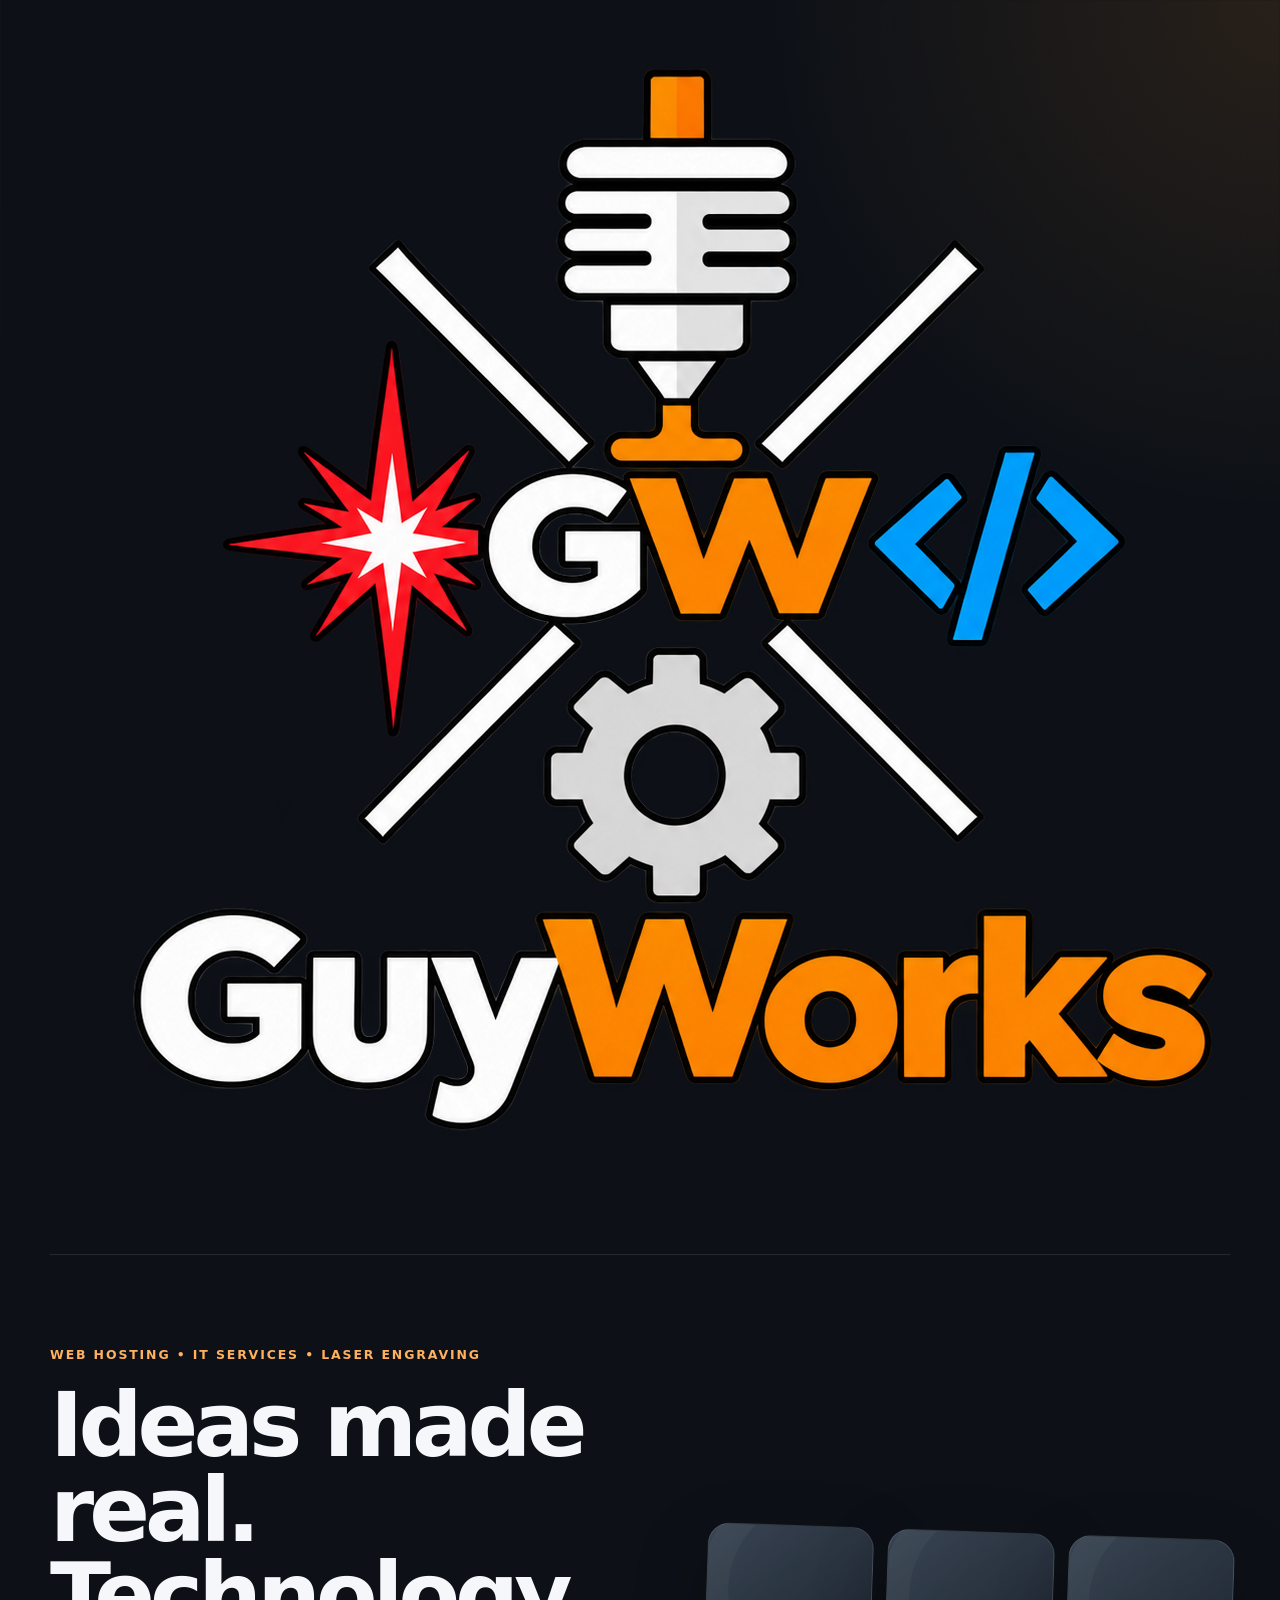
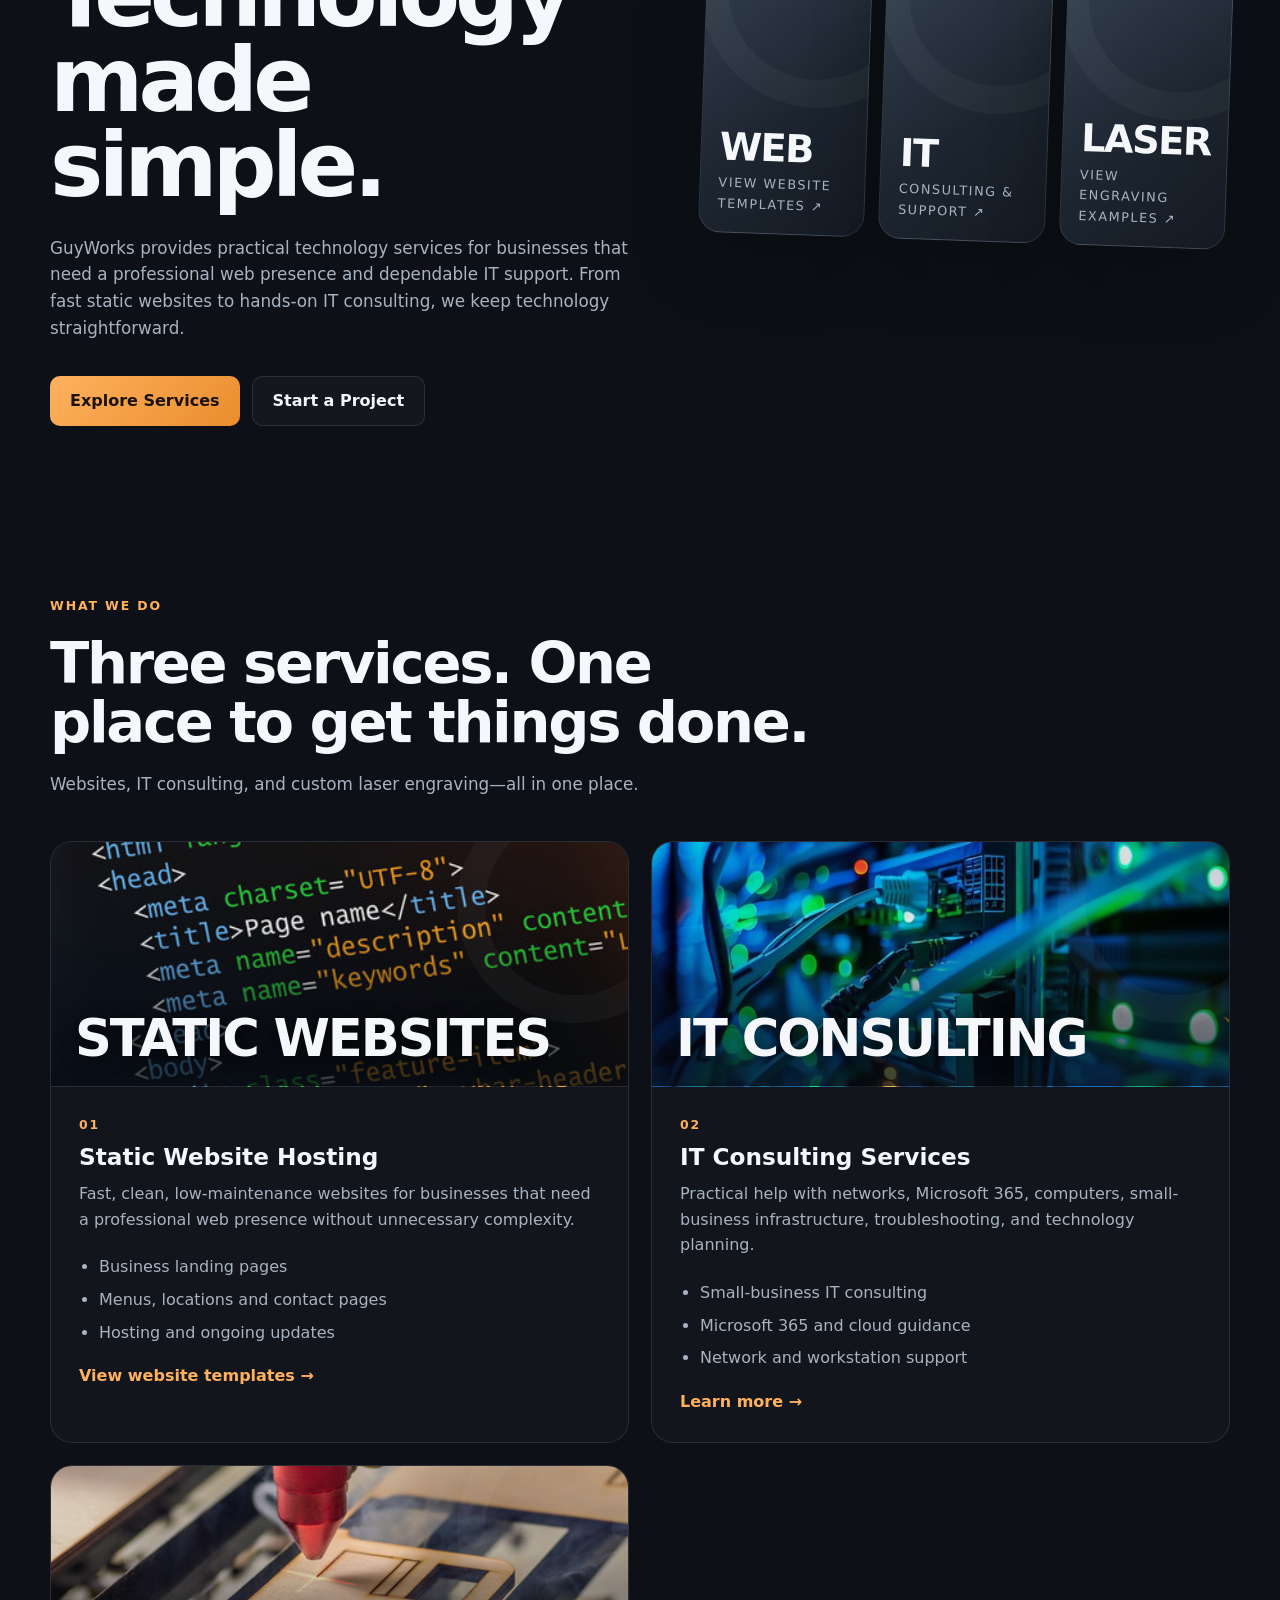
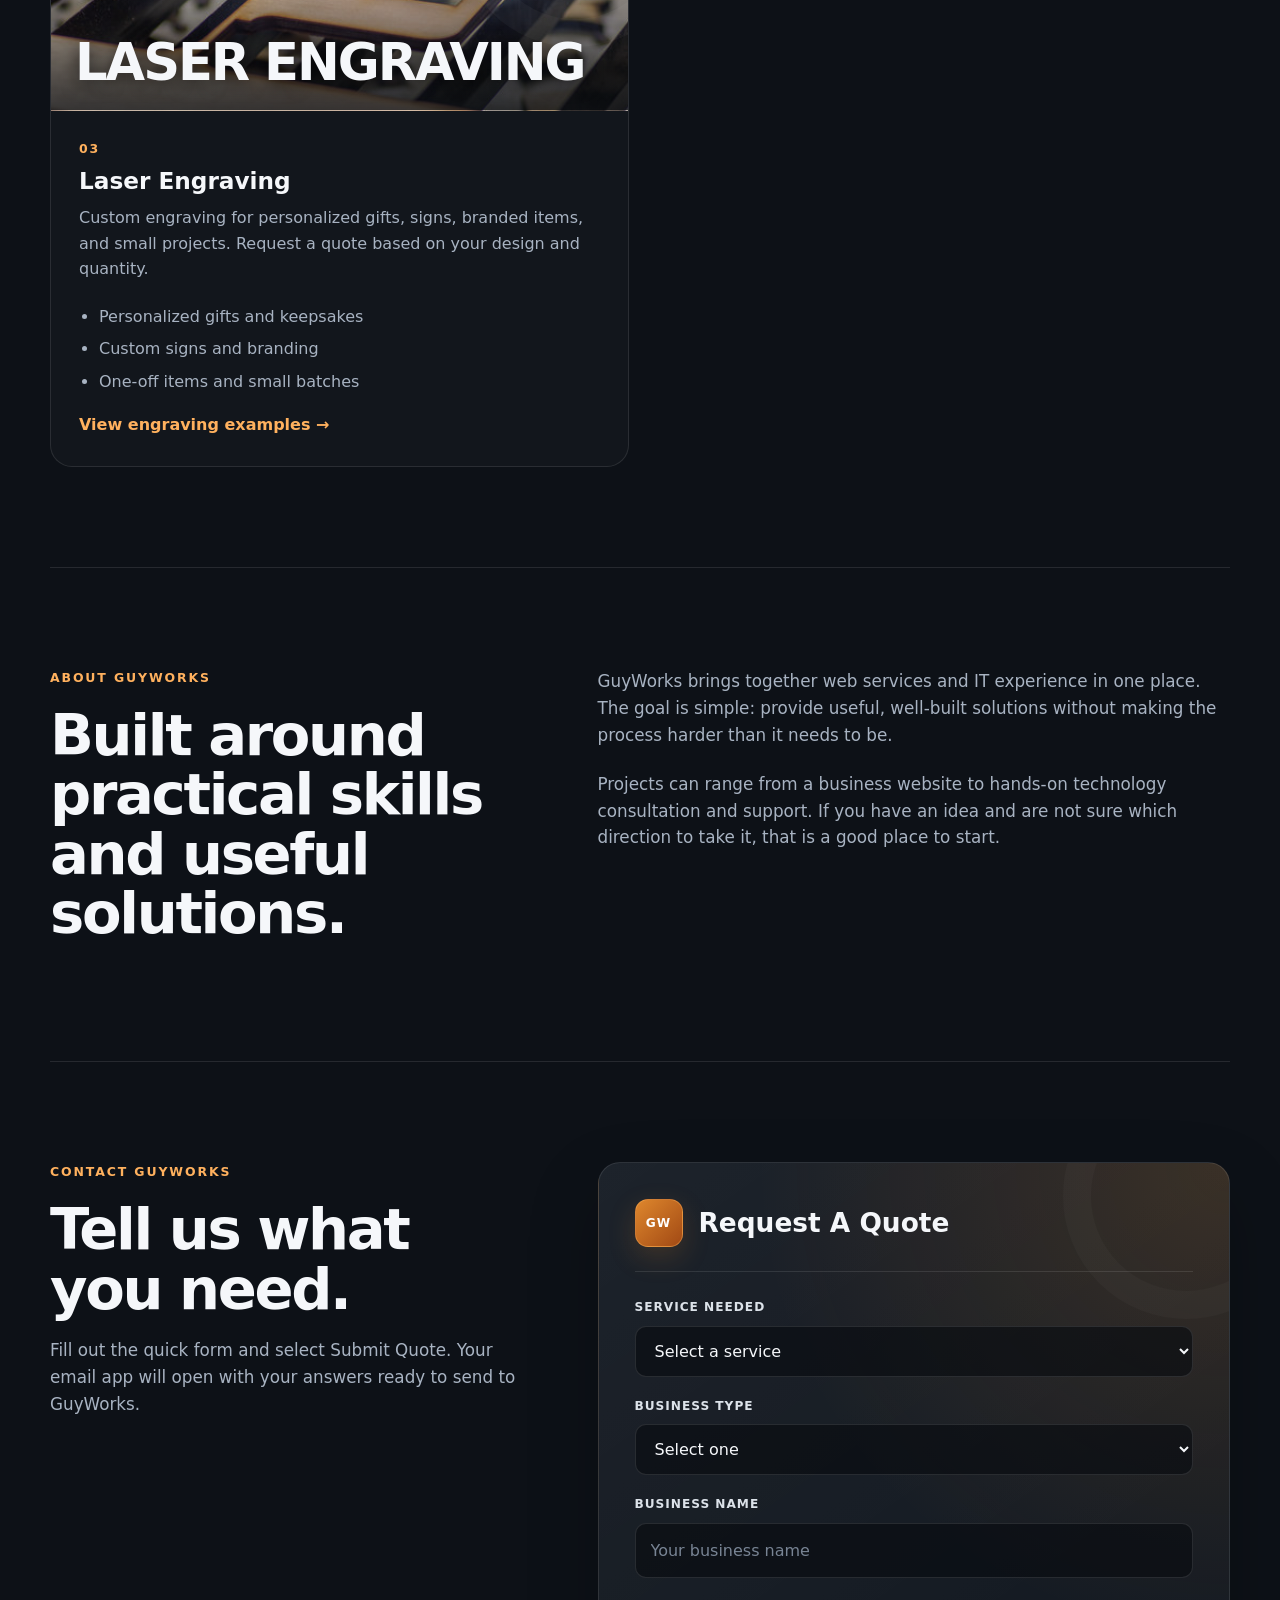
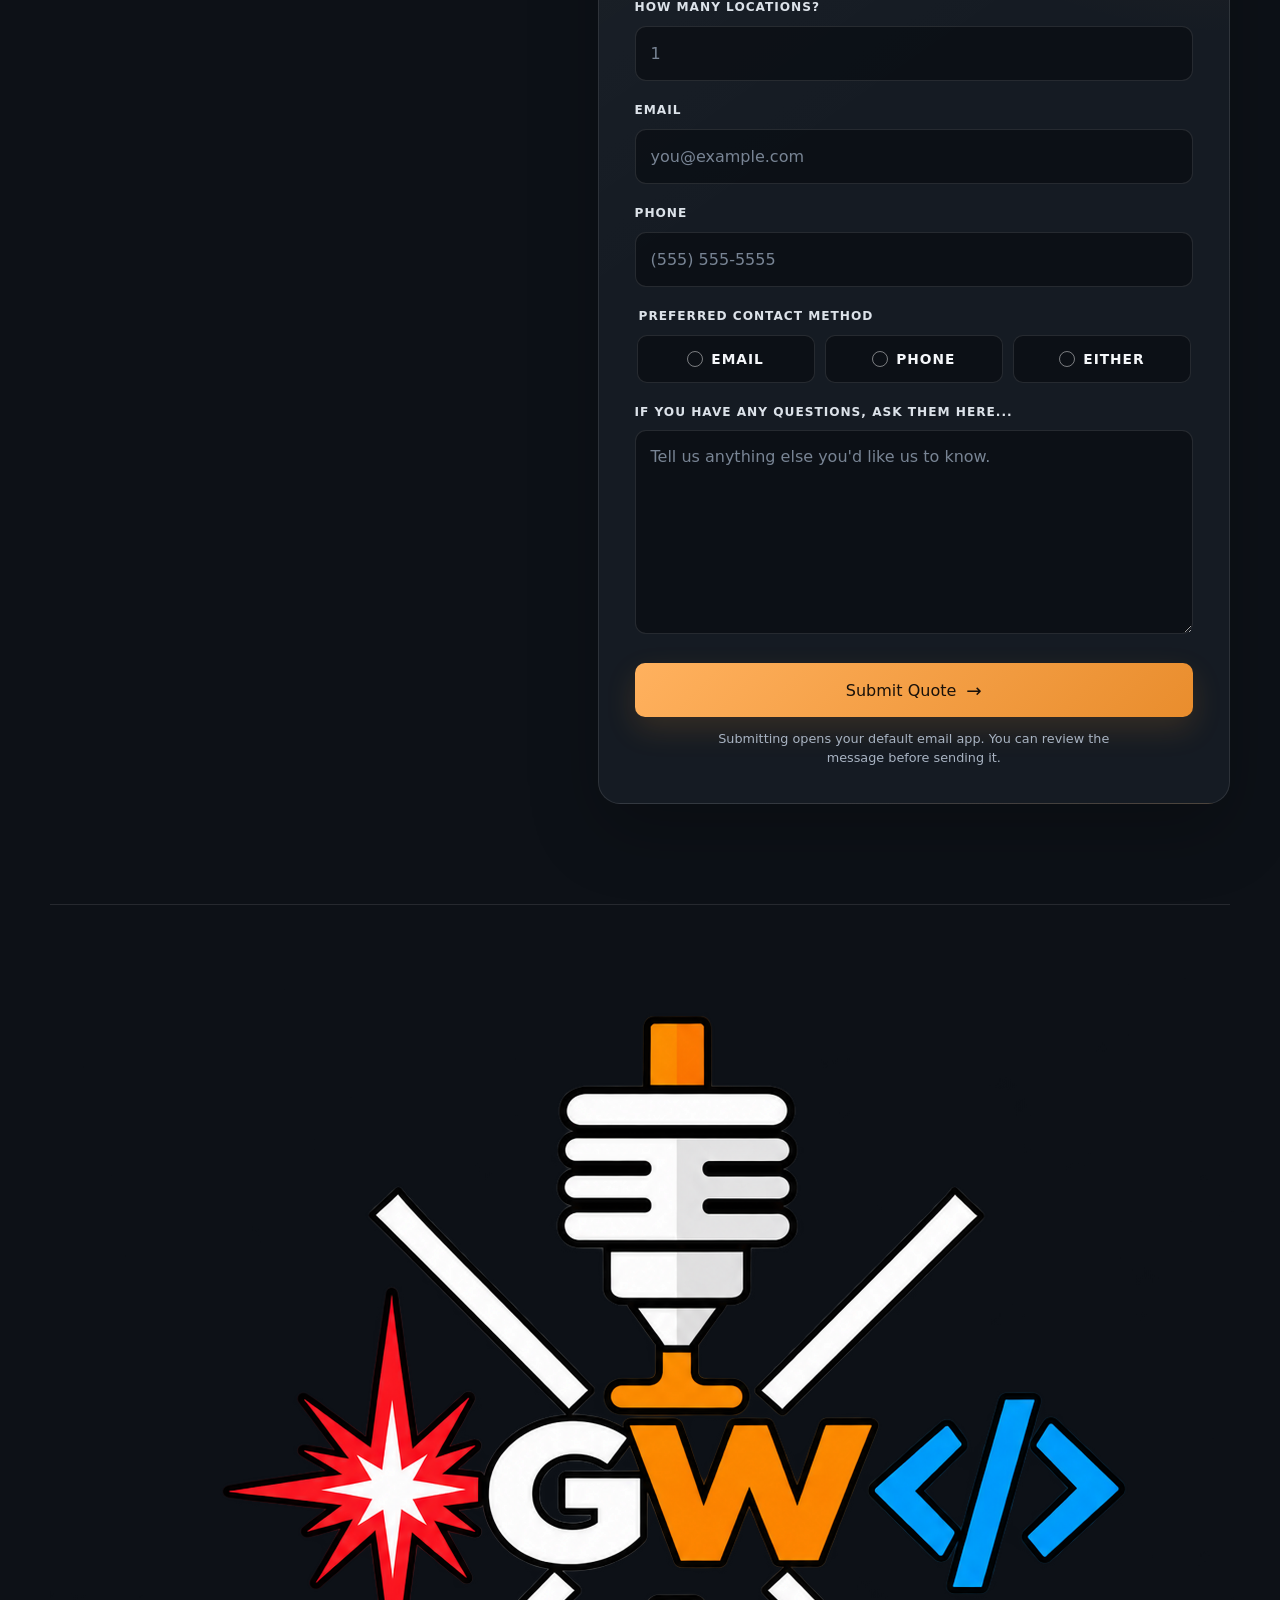
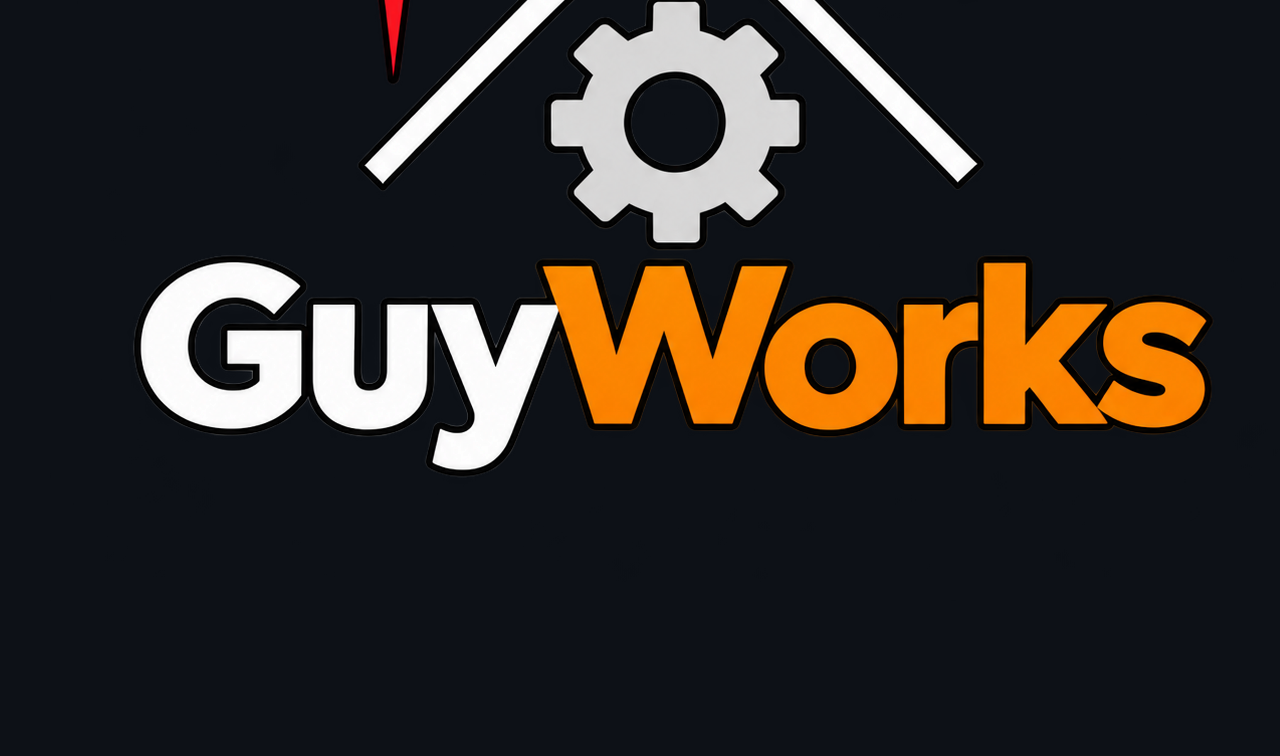
==== index.html @ 24b667af "Use GuyWorks logo in header and footer" ====
<!DOCTYPE html>
<html lang="en">
<head>
  <meta charset="UTF-8">
  <meta name="viewport" content="width=device-width, initial-scale=1.0">
  <meta name="description" content="GuyWorks offers static website hosting and IT consulting services.">
  <title>GuyWorks | Make. Build. Support.</title>
  <link rel="stylesheet" href="styles.css">
</head>
<body>
  <header class="site-header">
    <a class="brand" href="#home" aria-label="GuyWorks home">
      <img class="brand-logo" src="GuyWorksLogo.png" alt="GuyWorks">
    </a>

    <nav aria-label="Primary navigation">
      <a href="#services">Services</a>
      <a href="web-hosting.html">Our Work</a>
      <a href="#about">About</a>
      <a class="nav-cta" href="#contact">Get a Quote</a>
    </nav>
  </header>

  <main>
    <section class="hero" id="home">
      <div class="hero-copy">
        <p class="eyebrow">Web hosting • IT services • Laser engraving</p>
        <h1>Ideas made real.<br>Technology made simple.</h1>
        <p class="hero-text">
          GuyWorks provides practical technology services for businesses that need a professional web presence and dependable IT support.
          From fast static websites to hands-on IT consulting, we keep technology straightforward.
        </p>
        <div class="hero-actions">
          <a class="button button-primary" href="#services">Explore Services</a>
          <a class="button button-secondary" href="#contact">Start a Project</a>
        </div>
      </div>

      <div class="hero-art hero-art-three" aria-label="GuyWorks service preview">
        <a class="hero-panel hero-panel-link" href="web-hosting.html"><span>WEB</span><small>View Website Templates ↗</small></a>
        <a class="hero-panel hero-panel-link" href="it-consulting.html"><span>IT</span><small>Consulting &amp; Support ↗</small></a>
        <a class="hero-panel hero-panel-link" href="laser-engraving.html"><span>LASER</span><small>View Engraving Examples ↗</small></a>
      </div>
    </section>

    <section class="section" id="services">
      <div class="section-heading">
        <p class="eyebrow">What we do</p>
        <h2>Three services. One place to get things done.</h2>
        <p>Websites, IT consulting, and custom laser engraving—all in one place.</p>
      </div>

      <div class="service-grid">

        <article class="service-card">
          <div class="placeholder-image placeholder-web web-photo">
            <span>STATIC WEBSITES</span>
          </div>
          <div class="service-content">
            <p class="service-number">01</p>
            <h3>Static Website Hosting</h3>
            <p>Fast, clean, low-maintenance websites for businesses that need a professional web presence without unnecessary complexity.</p>
            <ul>
              <li>Business landing pages</li>
              <li>Menus, locations and contact pages</li>
              <li>Hosting and ongoing updates</li>
            </ul>
            <a class="service-detail-link" href="web-hosting.html">View website templates →</a>
</div>
        </article>

        <article class="service-card">
          <div class="placeholder-image placeholder-it it-photo">
            <span>IT CONSULTING</span>
          </div>
          <div class="service-content">
            <p class="service-number">02</p>
            <h3>IT Consulting Services</h3>
            <p>Practical help with networks, Microsoft 365, computers, small-business infrastructure, troubleshooting, and technology planning.</p>
            <ul>
              <li>Small-business IT consulting</li>
              <li>Microsoft 365 and cloud guidance</li>
              <li>Network and workstation support</li>
            </ul>
            <a class="service-detail-link" href="it-consulting.html">Learn more →</a>
          </div>
        </article>
        <article class="service-card">
          <div class="placeholder-image placeholder-laser"><span>LASER ENGRAVING</span></div>
          <div class="service-content"><p class="service-number">03</p><h3>Laser Engraving</h3>
            <p>Custom engraving for personalized gifts, signs, branded items, and small projects. Request a quote based on your design and quantity.</p>
            <ul><li>Personalized gifts and keepsakes</li><li>Custom signs and branding</li><li>One-off items and small batches</li></ul>
            <a class="service-detail-link" href="laser-engraving.html">View engraving examples →</a>
          </div>
        </article>
      </div>
    </section>

    <section class="section about-section" id="about">
      <div>
        <p class="eyebrow">About GuyWorks</p>
        <h2>Built around practical skills and useful solutions.</h2>
      </div>
      <div class="about-copy">
        <p>
          GuyWorks brings together web services and IT experience in one place.
          The goal is simple: provide useful, well-built solutions without making the process harder than it needs to be.
        </p>
        <p>
          Projects can range from a business website to hands-on technology consultation and support.
          If you have an idea and are not sure which direction to take it, that is a good place to start.
        </p>
      </div>
    </section>

    <section class="section contact-section" id="contact">
      <div>
        <p class="eyebrow">Contact GuyWorks</p>
        <h2>Tell us what you need.</h2>
        <p>Fill out the quick form and select Submit Quote. Your email app will open with your answers ready to send to GuyWorks.</p>
      </div>
      <div class="contact-card quote-card">
        <div class="quote-card-heading">
          <span class="quote-icon" aria-hidden="true">GW</span>
          <h3>Request A Quote</h3>
        </div>
        <form id="quote-form">
          <div class="form-field"><label for="service-type">Service Needed</label>
            <select id="service-type" required><option value="" selected disabled>Select a service</option><option>Static Website Hosting</option><option>IT Consulting</option><option>Laser Engraving</option></select>
          </div>
          <div id="web-package-fields" class="form-field" hidden>
            <label for="web-package">Website Package</label>
            <select id="web-package">
              <option value="" selected disabled>Select a website package</option>
              <option value="Standard Template — starting at $150 build + $20/month">Standard Template — from $150 + $20/month</option>
              <option value="Independent Website — $400–$750 build + $35/month">Independent Website — $400–$750 + $35/month</option>
              <option value="Multi-Location Shared Template — from $500 build + $75/month">Multi-Location Shared Template — from $500 + $75/month</option>
            </select>
          </div>
          <div id="laser-fields" hidden>
            <div class="form-field"><label for="engraving-item">Item / Material</label><input id="engraving-item" placeholder="e.g. wood sign, tumbler, leather"></div>
            <div class="form-field"><label for="engraving-quantity">Quantity</label><input id="engraving-quantity" type="number" min="1" step="1" placeholder="Number of items"></div>
            <div class="form-field"><label for="engraving-details">Design, Size &amp; Deadline</label><textarea id="engraving-details" rows="4" placeholder="Describe the design, approximate size, deadline, and whether you have artwork."></textarea></div>
          </div>
          <div id="business-fields">
          <div class="form-field">
            <label for="business-type">Business Type</label>
            <select id="business-type" name="business-type" required>
              <option value="" selected disabled>Select one</option>
              <option value="Business">Business</option>
              <option value="Restaurant">Restaurant</option>
              <option value="Other">Other</option>
            </select>
          </div>

          <div class="form-field">
            <label for="business-name">Business Name</label>
            <input type="text" id="business-name" name="business-name" placeholder="Your business name" required>
          </div>

          <div class="form-field">
            <label for="locations">How many locations?</label>
            <input type="number" id="locations" name="locations" min="1" step="1" placeholder="1" required>
          </div>

          </div>
          <div class="form-field">
            <label for="contact-email">Email</label>
            <input type="email" id="contact-email" name="contact-email" placeholder="you@example.com" required>
          </div>

          <div class="form-field">
            <label for="contact-phone">Phone</label>
            <input type="tel" id="contact-phone" name="contact-phone" placeholder="(555) 555-5555" inputmode="numeric" autocomplete="tel" maxlength="14" required>
          </div>

          <fieldset class="form-field contact-preference">
            <legend>Preferred Contact Method</legend>
            <div class="contact-options">
              <label><input type="radio" name="contact-method" value="Email" required> <span>Email</span></label>
              <label><input type="radio" name="contact-method" value="Phone"> <span>Phone</span></label>
              <label><input type="radio" name="contact-method" value="Either"> <span>Either</span></label>
            </div>
          </fieldset>

          <div class="form-field">
            <label for="questions">If you have any questions, ask them here...</label>
            <textarea id="questions" name="questions" rows="7" placeholder="Tell us anything else you'd like us to know."></textarea>
          </div>

          <button class="button button-primary quote-submit" type="submit">Submit Quote <span aria-hidden="true">→</span></button>
          <p class="form-note">Submitting opens your default email app. You can review the message before sending it.</p>
        </form>
      </div>
    </section>
  </main>

  <footer>
    <div class="brand footer-brand">
      <img class="brand-logo" src="GuyWorksLogo.png" alt="GuyWorks">
    </div>
    <p>Static Website Hosting • IT Consulting • Laser Engraving</p>
    <p>&copy; <span id="year"></span> GuyWorks. All rights reserved.</p>
  </footer>

  <script>
    document.getElementById('year').textContent = new Date().getFullYear();

    const phoneInput = document.getElementById('contact-phone');

    phoneInput.addEventListener('input', function () {
      const digits = this.value.replace(/\D/g, '').slice(0, 10);
      let formatted = '';

      if (digits.length > 0) {
        formatted = '(' + digits.slice(0, 3);
      }
      if (digits.length >= 3) {
        formatted += ') ' + digits.slice(3, 6);
      }
      if (digits.length >= 6) {
        formatted += '-' + digits.slice(6, 10);
      }

      this.value = formatted;
    });

    const serviceInput = document.getElementById('service-type');
    serviceInput.addEventListener('change', () => {
      const laser = serviceInput.value === 'Laser Engraving';
      const web = serviceInput.value === 'Static Website Hosting';
      const packageFields = document.getElementById('web-package-fields');
      packageFields.hidden = !web;
      document.getElementById('web-package').required = web;
      document.getElementById('laser-fields').hidden = !laser;
      document.getElementById('business-fields').hidden = laser;
      ['business-type','business-name','locations'].forEach(id => document.getElementById(id).required = !laser);
      ['engraving-item','engraving-quantity','engraving-details'].forEach(id => document.getElementById(id).required = laser);
    });
    const query = new URLSearchParams(window.location.search);
    const selectedPackage = {standard: 0, independent: 1, multi: 2}[query.get('package')];
    if (query.get('service') === 'web') {
      serviceInput.value = 'Static Website Hosting';
      serviceInput.dispatchEvent(new Event('change'));
      if (selectedPackage !== undefined) document.getElementById('web-package').selectedIndex = selectedPackage + 1;
    }
    document.getElementById('quote-form').addEventListener('submit', function (event) {
      event.preventDefault();

      const businessType = document.getElementById('business-type').value;
      const businessName = document.getElementById('business-name').value.trim();
      const locations = document.getElementById('locations').value;
      const contactEmail = document.getElementById('contact-email').value.trim();
      const contactPhone = document.getElementById('contact-phone').value.trim();
      const contactMethod = document.querySelector('input[name="contact-method"]:checked').value;
      const questions = document.getElementById('questions').value.trim() || 'None';

      const laser = serviceInput.value === 'Laser Engraving';
      const subject = 'Quote Request - ' + (laser ? 'Laser Engraving' : businessName);
      const body =
        'Hello GuyWorks,\n\n' +
        'I would like to request a quote.\n\n' +
        'Service: ' + serviceInput.value + '\n' +
        (serviceInput.value === 'Static Website Hosting' ? 'Website Package: ' + document.getElementById('web-package').value + '\n' : '') +
        (laser ? 'Item / Material: ' + document.getElementById('engraving-item').value + '\n' +
          'Quantity: ' + document.getElementById('engraving-quantity').value + '\n' +
          'Design, Size & Deadline: ' + document.getElementById('engraving-details').value + '\n'
        : 'Business Type: ' + businessType + '\n' +
          'Business Name: ' + businessName + '\n' +
          'Number of Locations: ' + locations + '\n') +
        'Email: ' + contactEmail + '\n' +
        'Phone: ' + contactPhone + '\n' +
        'Preferred Contact Method: ' + contactMethod + '\n\n' +
        'Questions / Additional Information:\n' + questions + '\n\n' +
        'Thank you!';

      window.location.href =
        'mailto:quotes@guyworks.us?subject=' + encodeURIComponent(subject) +
        '&body=' + encodeURIComponent(body);
    });
  </script>
</body>
</html>
---- styles.css ----
:root {
  --bg: #0d1117;
  --bg-soft: #151b23;
  --panel: #1a222d;
  --panel-light: #222d3a;
  --text: #f5f7fa;
  --muted: #a8b3c2;
  --accent: #e98d2d;
  --accent-light: #ffb15e;
  --line: rgba(255,255,255,.10);
  --max: 1180px;
}

* {
  box-sizing: border-box;
}

html {
  scroll-behavior: smooth;
}

body {
  margin: 0;
  font-family: Inter, ui-sans-serif, system-ui, -apple-system, BlinkMacSystemFont, "Segoe UI", sans-serif;
  color: var(--text);
  background:
    radial-gradient(circle at top right, rgba(233,141,45,.12), transparent 32rem),
    var(--bg);
  line-height: 1.6;
}

a {
  color: inherit;
  text-decoration: none;
}

.site-header {
  width: min(calc(100% - 32px), var(--max));
  margin: 0 auto;
  min-height: 86px;
  display: flex;
  align-items: center;
  justify-content: space-between;
  gap: 30px;
  border-bottom: 1px solid var(--line);
}

.brand {
  display: inline-flex;
  align-items: center;
  gap: 12px;
  font-weight: 800;
  font-size: 1.2rem;
  letter-spacing: .02em;
}

.brand-mark {
  display: grid;
  place-items: center;
  width: 42px;
  height: 42px;
  border: 1px solid rgba(255,177,94,.45);
  background: linear-gradient(135deg, var(--accent), #a94c13);
  border-radius: 12px;
  box-shadow: 0 10px 30px rgba(233,141,45,.2);
  font-size: .85rem;
  letter-spacing: .08em;
}

nav {
  display: flex;
  align-items: center;
  gap: 24px;
  color: var(--muted);
  font-size: .95rem;
}

nav a:hover {
  color: var(--text);
}

.nav-cta {
  padding: 10px 15px;
  border: 1px solid var(--line);
  border-radius: 10px;
  color: var(--text);
}

main {
  overflow: hidden;
}

.hero,
.section {
  width: min(calc(100% - 32px), var(--max));
  margin: 0 auto;
}

.hero {
  min-height: 680px;
  padding: 90px 0 70px;
  display: grid;
  grid-template-columns: 1.05fr .95fr;
  gap: 70px;
  align-items: center;
}

.eyebrow {
  margin: 0 0 18px;
  color: var(--accent-light);
  font-size: .78rem;
  font-weight: 800;
  letter-spacing: .15em;
  text-transform: uppercase;
}

h1,
h2,
h3,
p {
  margin-top: 0;
}

h1 {
  max-width: 800px;
  margin-bottom: 26px;
  font-size: clamp(3.2rem, 7vw, 6.6rem);
  line-height: .95;
  letter-spacing: -.055em;
}

h2 {
  margin-bottom: 18px;
  font-size: clamp(2.2rem, 4.5vw, 4.1rem);
  line-height: 1.03;
  letter-spacing: -.04em;
}

h3 {
  margin-bottom: 10px;
  font-size: 1.45rem;
  line-height: 1.15;
}

.hero-text,
.section-heading > p:last-child,
.about-copy,
.contact-section > div:first-child > p:last-child {
  color: var(--muted);
  font-size: 1.05rem;
}

.hero-text {
  max-width: 690px;
}

.hero-actions {
  display: flex;
  flex-wrap: wrap;
  gap: 12px;
  margin-top: 34px;
}

.button {
  display: inline-flex;
  justify-content: center;
  align-items: center;
  min-height: 50px;
  padding: 0 20px;
  border-radius: 10px;
  font-weight: 800;
  transition: transform .2s ease, border-color .2s ease;
}

.button:hover {
  transform: translateY(-2px);
}

.button-primary {
  background: linear-gradient(135deg, var(--accent-light), var(--accent));
  color: #19110a;
}

.button-secondary {
  border: 1px solid var(--line);
  background: rgba(255,255,255,.03);
}

.hero-art {
  display: grid;
  grid-template-columns: repeat(2, 1fr);
  grid-template-rows: 230px 165px 165px;
  gap: 14px;
  transform: rotate(2deg);
}

.hero-panel {
  position: relative;
  overflow: hidden;
  padding: 24px;
  display: flex;
  flex-direction: column;
  justify-content: flex-end;
  border: 1px solid var(--line);
  border-radius: 22px;
  background:
    linear-gradient(145deg, rgba(255,255,255,.08), transparent 60%),
    linear-gradient(135deg, #283444, #141a22);
  box-shadow: 0 28px 70px rgba(0,0,0,.28);
}

.hero-panel::after,
.placeholder-image::after,
.work-placeholder::after {
  content: "";
  position: absolute;
  width: 180px;
  height: 180px;
  border-radius: 50%;
  border: 28px solid rgba(255,255,255,.035);
  top: -55px;
  right: -65px;
}

.hero-panel span {
  font-size: clamp(1.8rem, 4vw, 3.8rem);
  font-weight: 900;
  line-height: 1;
  letter-spacing: -.04em;
}

.hero-panel small {
  margin-top: 7px;
  color: var(--muted);
  font-size: .8rem;
  text-transform: uppercase;
  letter-spacing: .12em;
}

.panel-large {
  grid-row: span 2;
  background:
    radial-gradient(circle at 80% 15%, rgba(233,141,45,.28), transparent 35%),
    linear-gradient(135deg, #2c3540, #161c23);
}

.panel-wide {
  grid-column: span 2;
}

.section {
  padding: 100px 0;
}

.section-heading {
  max-width: 760px;
  margin-bottom: 44px;
}

.service-grid {
  display: grid;
  grid-template-columns: repeat(2, 1fr);
  gap: 22px;
}

.service-card {
  overflow: hidden;
  border: 1px solid var(--line);
  border-radius: 22px;
  background: rgba(255,255,255,.025);
}

.placeholder-image {
  position: relative;
  min-height: 245px;
  padding: 24px;
  display: flex;
  align-items: flex-end;
  overflow: hidden;
  border-bottom: 1px solid var(--line);
}

.placeholder-image span {
  position: relative;
  z-index: 1;
  font-size: clamp(1.8rem, 4vw, 3.4rem);
  font-weight: 900;
  line-height: .95;
  letter-spacing: -.04em;
}

.placeholder-print {
  background:
    linear-gradient(135deg, rgba(233,141,45,.45), transparent 60%),
    repeating-linear-gradient(45deg, #1c2632 0 18px, #222d39 18px 36px);
}

.placeholder-laser {
  background:
    linear-gradient(135deg, rgba(255,89,44,.3), transparent 55%),
    linear-gradient(145deg, #33211b, #171d24);
}

.placeholder-web {
  background:
    linear-gradient(135deg, rgba(40,128,255,.28), transparent 55%),
    linear-gradient(145deg, #16263a, #161c23);
}

.placeholder-it {
  background:
    linear-gradient(135deg, rgba(67,217,151,.22), transparent 55%),
    linear-gradient(145deg, #172c2b, #151c23);
}

.service-content {
  padding: 28px;
}

.service-number {
  margin-bottom: 9px;
  color: var(--accent-light);
  font-size: .78rem;
  font-weight: 900;
  letter-spacing: .14em;
}

.service-content > p:not(.service-number),
.service-content li {
  color: var(--muted);
}

.service-content ul {
  margin: 22px 0 0;
  padding-left: 20px;
}

.service-content li + li {
  margin-top: 7px;
}

.showcase {
  border-top: 1px solid var(--line);
}

.work-grid {
  display: grid;
  grid-template-columns: repeat(3, 1fr);
  gap: 15px;
}

.work-placeholder {
  position: relative;
  overflow: hidden;
  min-height: 240px;
  padding: 22px;
  display: flex;
  align-items: flex-end;
  border: 1px solid var(--line);
  border-radius: 18px;
  background:
    linear-gradient(135deg, rgba(233,141,45,.1), transparent 55%),
    var(--bg-soft);
}

.work-placeholder:nth-child(2n) {
  min-height: 310px;
}

.work-placeholder span {
  position: relative;
  z-index: 1;
  font-weight: 800;
}

.about-section,
.contact-section {
  display: grid;
  grid-template-columns: .85fr 1.15fr;
  gap: 80px;
  border-top: 1px solid var(--line);
}

.about-copy p + p {
  margin-top: 22px;
}

.contact-card {
  padding: 32px;
  border: 1px solid var(--line);
  border-radius: 22px;
  background:
    linear-gradient(135deg, rgba(233,141,45,.12), transparent 50%),
    var(--bg-soft);
}

.contact-label {
  color: var(--accent-light);
  font-size: .75rem;
  font-weight: 900;
  letter-spacing: .15em;
}

.contact-card p:not(.contact-label) {
  color: var(--muted);
}

.contact-card .button {
  margin-top: 12px;
}

footer {
  width: min(calc(100% - 32px), var(--max));
  margin: 0 auto;
  padding: 42px 0 52px;
  display: grid;
  grid-template-columns: 1fr auto;
  gap: 12px 30px;
  align-items: center;
  border-top: 1px solid var(--line);
  color: var(--muted);
  font-size: .88rem;
}

.footer-brand {
  color: var(--text);
}

footer p {
  margin: 0;
}

footer p:last-child {
  grid-column: 2;
}

@media (max-width: 900px) {
  .site-header {
    min-height: auto;
    padding: 18px 0;
    align-items: flex-start;
  }

  nav {
    flex-wrap: wrap;
    justify-content: flex-end;
    gap: 12px 16px;
  }

  .hero {
    min-height: auto;
    padding-top: 65px;
    grid-template-columns: 1fr;
  }

  .hero-art {
    max-width: 700px;
  }

  .service-grid {
    grid-template-columns: 1fr;
  }

  .work-grid {
    grid-template-columns: repeat(2, 1fr);
  }

  .about-section,
  .contact-section {
    grid-template-columns: 1fr;
    gap: 24px;
  }
}

@media (max-width: 620px) {
  .site-header {
    flex-direction: column;
  }

  nav {
    justify-content: flex-start;
  }

  nav a:not(.nav-cta) {
    font-size: .88rem;
  }

  h1 {
    font-size: clamp(3rem, 17vw, 5rem);
  }

  .hero {
    padding-top: 48px;
  }

  .hero-art {
    grid-template-columns: 1fr;
    grid-template-rows: repeat(4, 180px);
    transform: none;
  }

  .panel-large,
  .panel-wide {
    grid-column: auto;
    grid-row: auto;
  }

  .section {
    padding: 78px 0;
  }

  .work-grid {
    grid-template-columns: 1fr;
  }

  .work-placeholder,
  .work-placeholder:nth-child(2n) {
    min-height: 220px;
  }

  footer {
    grid-template-columns: 1fr;
  }

  footer p:last-child {
    grid-column: 1;
  }
}


/* Service availability and website demo links */
.coming-soon-card {
  position: relative;
}

.coming-soon-badge {
  position: absolute;
  z-index: 6;
  top: 18px;
  left: 18px;
  padding: 7px 11px;
  border: 1px solid rgba(255,177,94,.5);
  border-radius: 999px;
  background: rgba(13,17,23,.88);
  box-shadow: 0 8px 24px rgba(0,0,0,.28);
  backdrop-filter: blur(8px);
}

.coming-soon-badge span {
  display: block;
  color: var(--accent-light);
  font-size: .68rem;
  font-weight: 900;
  line-height: 1;
  letter-spacing: .14em;
}

.coming-soon-card .placeholder-image {
  filter: saturate(.72);
}

.template-links {
  margin-top: 26px;
  padding-top: 24px;
  border-top: 1px solid var(--line);
}

.template-links p {
  margin-bottom: 14px;
  color: var(--text) !important;
  font-size: .78rem;
  font-weight: 900;
  letter-spacing: .12em;
  text-transform: uppercase;
}

.template-button {
  margin: 0 8px 10px 0;
  min-height: 44px;
  font-size: .9rem;
}

.template-links small {
  display: block;
  margin-top: 4px;
  color: var(--muted);
}

.portfolio-grid {
  display: grid;
  grid-template-columns: repeat(2, 1fr);
  gap: 18px;
}

.portfolio-card {
  min-height: 210px;
  padding: 28px;
  display: flex;
  align-items: flex-end;
  justify-content: space-between;
  gap: 24px;
  border: 1px solid var(--line);
  border-radius: 20px;
  background:
    radial-gradient(circle at 90% 10%, rgba(233,141,45,.15), transparent 35%),
    var(--bg-soft);
  transition: transform .2s ease, border-color .2s ease, background .2s ease;
}

.portfolio-card:hover {
  transform: translateY(-3px);
  border-color: rgba(255,177,94,.42);
  background:
    radial-gradient(circle at 90% 10%, rgba(233,141,45,.23), transparent 38%),
    var(--panel);
}

.portfolio-card h3 {
  margin-bottom: 8px;
  font-size: 1.7rem;
}

.portfolio-card p:last-child {
  margin-bottom: 0;
  color: var(--muted);
}

.portfolio-arrow {
  flex: 0 0 auto;
  display: grid;
  place-items: center;
  width: 48px;
  height: 48px;
  border: 1px solid var(--line);
  border-radius: 50%;
  color: var(--accent-light);
  font-size: 1.4rem;
}

@media (max-width: 620px) {
  .portfolio-grid {
    grid-template-columns: 1fr;
  }
}


/* Coming soon badges for hero service tiles */
.hero-coming-soon-badge {
  position: absolute;
  z-index: 3;
  top: 18px;
  left: 18px;
  padding: 7px 11px;
  border: 1px solid rgba(255,177,94,.5);
  border-radius: 999px;
  background: rgba(13,17,23,.88);
  box-shadow: 0 8px 24px rgba(0,0,0,.28);
  backdrop-filter: blur(8px);
  color: var(--accent-light);
  font-size: .68rem;
  font-weight: 900;
  line-height: 1;
  letter-spacing: .14em;
}


/* Website quote form */
#quote-form {
  margin-top: 24px;
}

.form-field {
  margin-bottom: 18px;
}

.form-field label {
  display: block;
  margin-bottom: 7px;
  color: var(--text);
  font-size: .88rem;
  font-weight: 800;
}

.form-field input,
.form-field select,
.form-field textarea {
  width: 100%;
  padding: 13px 14px;
  border: 1px solid var(--line);
  border-radius: 10px;
  outline: none;
  background: rgba(13,17,23,.72);
  color: var(--text);
  font: inherit;
  transition: border-color .2s ease, box-shadow .2s ease;
}

.form-field select {
  cursor: pointer;
}

.form-field textarea {
  min-height: 150px;
  resize: vertical;
}

.form-field input::placeholder,
.form-field textarea::placeholder {
  color: #788494;
}

.form-field input:focus,
.form-field select:focus,
.form-field textarea:focus {
  border-color: rgba(255,177,94,.7);
  box-shadow: 0 0 0 3px rgba(233,141,45,.12);
}

.quote-submit {
  border: 0;
  cursor: pointer;
  font: inherit;
}

.form-note {
  margin: 12px 0 0;
  color: var(--muted);
  font-size: .8rem;
}


/* Refined GuyWorks quote card */
.quote-card {
  position: relative;
  overflow: hidden;
  padding: 36px;
  background:
    radial-gradient(circle at 100% 0, rgba(233,141,45,.16), transparent 34%),
    linear-gradient(145deg, rgba(255,255,255,.035), transparent 45%),
    var(--bg-soft);
  box-shadow: 0 28px 70px rgba(0,0,0,.22);
}

.quote-card::after {
  content: "";
  position: absolute;
  z-index: 0;
  width: 190px;
  height: 190px;
  top: -90px;
  right: -80px;
  border: 28px solid rgba(255,255,255,.025);
  border-radius: 50%;
  pointer-events: none;
}

.quote-card > * {
  position: relative;
  z-index: 1;
}

.quote-card-heading {
  display: flex;
  align-items: center;
  gap: 16px;
  padding-bottom: 24px;
  margin-bottom: 26px;
  border-bottom: 1px solid var(--line);
}

.quote-card-heading .contact-label,
.quote-card-heading h3 {
  margin-bottom: 0;
}

.quote-card-heading h3 {
  margin-top: 4px;
  font-size: 1.65rem;
}

.quote-icon {
  flex: 0 0 auto;
  display: grid;
  place-items: center;
  width: 48px;
  height: 48px;
  border: 1px solid rgba(255,177,94,.4);
  border-radius: 13px;
  background: linear-gradient(135deg, rgba(233,141,45,.95), rgba(169,76,19,.95));
  box-shadow: 0 10px 28px rgba(233,141,45,.18);
  color: #fff;
  font-size: .76rem;
  font-weight: 900;
  letter-spacing: .08em;
}

#quote-form {
  margin-top: 0;
}

.form-field {
  margin-bottom: 20px;
}

.form-field label {
  margin-bottom: 8px;
  color: #dce2e9;
  font-size: .76rem;
  letter-spacing: .08em;
  text-transform: uppercase;
}

.form-field input,
.form-field select,
.form-field textarea {
  min-height: 50px;
  padding: 14px 15px;
  border-color: rgba(255,255,255,.11);
  border-radius: 11px;
  background: rgba(8,12,17,.64);
}

.form-field textarea {
  min-height: 170px;
  line-height: 1.55;
}

.form-field input:hover,
.form-field select:hover,
.form-field textarea:hover {
  border-color: rgba(255,255,255,.2);
}

.quote-submit {
  width: 100%;
  gap: 10px;
  min-height: 54px;
  margin-top: 2px !important;
  box-shadow: 0 12px 30px rgba(233,141,45,.16);
}

.quote-submit span {
  font-size: 1.15rem;
  transition: transform .2s ease;
}

.quote-submit:hover span {
  transform: translateX(3px);
}

.form-note {
  max-width: 440px;
  margin: 13px auto 0;
  text-align: center;
  line-height: 1.45;
}

@media (max-width: 620px) {
  .quote-card {
    padding: 26px 20px;
  }

  .quote-card-heading {
    align-items: flex-start;
  }
}


/* Two-service hero layout */
.hero-art-two {
  grid-template-columns: repeat(2, 1fr);
  grid-template-rows: 360px;
  align-self: center;
}

@media (max-width: 620px) {
  .hero-art-two {
    grid-template-columns: 1fr;
    grid-template-rows: repeat(2, 180px);
  }
}


/* IT Consulting photo */
.it-photo {
  background:
    linear-gradient(to top, rgba(8,12,17,.78), rgba(8,12,17,.08) 65%),
    url("ITConsulting.JPG") center center / cover no-repeat;
}

.it-photo span {
  text-shadow: 0 3px 18px rgba(0,0,0,.72);
}


/* Static website development photo */
.web-photo {
  background:
    linear-gradient(to top, rgba(8,12,17,.78), rgba(8,12,17,.08) 65%),
    url("WebsiteDevelopment.JPG") center center / cover no-repeat;
}

.web-photo span {
  text-shadow: 0 3px 18px rgba(0,0,0,.72);
}


/* Quote contact preference */
.contact-preference {
  padding: 0;
  border: 0;
}

.contact-preference legend {
  margin-bottom: 8px;
  color: #dce2e9;
  font-size: .76rem;
  font-weight: 800;
  letter-spacing: .08em;
  text-transform: uppercase;
}

.contact-options {
  display: grid;
  grid-template-columns: repeat(3, 1fr);
  gap: 10px;
}

.contact-options label {
  display: flex;
  align-items: center;
  justify-content: center;
  gap: 8px;
  min-height: 48px;
  margin: 0;
  padding: 10px 12px;
  border: 1px solid rgba(255,255,255,.11);
  border-radius: 10px;
  background: rgba(8,12,17,.64);
  cursor: pointer;
  transition: border-color .2s ease, background .2s ease;
}

.contact-options label:hover {
  border-color: rgba(255,177,94,.5);
  background: rgba(233,141,45,.06);
}

.contact-options input {
  width: auto;
  min-height: 0;
  margin: 0;
  accent-color: var(--accent);
}

.contact-options span {
  color: var(--text);
  font-size: .86rem;
  font-weight: 700;
}

@media (max-width: 480px) {
  .contact-options {
    grid-template-columns: 1fr;
  }
}


/* Final quote contact-method layout */
.contact-options {
  display: flex;
  flex-wrap: nowrap;
  gap: 10px;
}

.contact-options label {
  flex: 1 1 0;
  min-width: 0;
  min-height: 48px;
  padding: 10px 12px;
  border: 1px solid rgba(255,255,255,.11);
  border-radius: 10px;
  background: rgba(8,12,17,.64);
}

.contact-options input[type="radio"] {
  appearance: none;
  -webkit-appearance: none;
  flex: 0 0 16px;
  width: 16px !important;
  height: 16px !important;
  min-height: 16px !important;
  padding: 0 !important;
  margin: 0 !important;
  border: 1px solid rgba(255,255,255,.45);
  border-radius: 50%;
  background: transparent;
  box-shadow: none;
}

.contact-options input[type="radio"]:checked {
  border: 4px solid var(--accent);
  background: #fff;
}

.contact-options label:has(input[type="radio"]:checked) {
  border-color: rgba(255,177,94,.7);
  background: rgba(233,141,45,.10);
}

.contact-options span {
  white-space: nowrap;
}

.quote-card-heading h3 {
  margin: 0;
}

@media (max-width: 480px) {
  .contact-options {
    grid-template-columns: unset;
    flex-direction: row;
    gap: 6px;
  }

  .contact-options label {
    padding: 9px 6px;
    gap: 5px;
  }

  .contact-options span {
    font-size: .76rem;
  }
}

/* Laser engraving service and quote form */
.hero-art-three { grid-template-columns: repeat(3,minmax(0,1fr)); grid-template-rows: 310px; }
.hero-art-three .hero-panel { padding: 18px; }
.hero-art-three .hero-panel span { font-size: clamp(1.5rem,3vw,2.8rem); }
#laser-fields[hidden],#business-fields[hidden] { display:none; }
@media(max-width:620px){.hero-art-three{grid-template-columns:1fr;grid-template-rows:repeat(3,160px)}}

/* Laser engraving service photo */
.placeholder-laser {
  background:
    linear-gradient(to top, rgba(8,12,17,.78), rgba(8,12,17,.08) 65%),
    url("EngravingStockImage.jpg") center center / cover no-repeat;
}
.placeholder-laser span { text-shadow: 0 3px 18px rgba(0,0,0,.72); }

/* Laser engraving portfolio gallery */
.engraving-gallery { border-top: 1px solid var(--line); }
.engraving-gallery-grid { display: grid; grid-template-columns: repeat(3, minmax(0, 1fr)); gap: 20px; }
.engraving-gallery-card { display: flex; flex-direction: column; min-width: 0; overflow: hidden; border: 1px solid var(--line); border-radius: 20px; background: var(--bg-soft); transition: transform .2s ease, border-color .2s ease; }
.engraving-gallery-card:hover, .engraving-gallery-card:focus-visible { transform: translateY(-3px); border-color: rgba(255,177,94,.6); }
.engraving-gallery-image { height: 300px; display: flex; align-items: center; justify-content: center; padding: 16px; background: #f4f2ee; }
.engraving-gallery-image img { display: block; width: 100%; height: 100%; object-fit: contain; }
.engraving-gallery-caption { padding: 20px; }
.engraving-gallery-caption h3 { font-size: 1.12rem; margin-bottom: 6px; }
.engraving-gallery-caption span { font-size: .84rem; color: var(--accent-light); }
.engraving-gallery-cta { margin-top: 24px; }
@media (max-width: 900px) { .engraving-gallery-grid { grid-template-columns: repeat(2, minmax(0, 1fr)); } }
@media (max-width: 620px) { .engraving-gallery-grid { grid-template-columns: 1fr; } .engraving-gallery-image { height: 320px; } }

/* Clickable service hero cards and dedicated service pages */
.hero-panel-link { color: inherit; text-decoration: none; transition: transform .2s ease, border-color .2s ease; }
.hero-panel-link:hover,.hero-panel-link:focus-visible { transform: translateY(-5px); border-color: rgba(255,177,94,.65); }
.service-detail-link { display: inline-block; margin-top: 18px; color: var(--accent-light); font-weight: 800; }
.detail-page { min-height: 65vh; }
.detail-page .section-heading { max-width: 900px; }
.detail-page h1 { font-size: clamp(2.8rem,6vw,5rem); }
.detail-cta { margin-top: 28px; }
.detail-page .engraving-gallery-grid { grid-template-columns: repeat(3,minmax(0,1fr)); gap: 16px; max-width: 1000px; }
.detail-page .engraving-gallery-card { border-radius: 14px; background: var(--panel); }
.detail-page .engraving-gallery-image { height: 180px; padding: 12px; background: #1b232e; }
.detail-page .engraving-gallery-image img { object-fit: contain; }
.detail-page .engraving-gallery-caption { padding: 13px 15px; }
.detail-page .engraving-gallery-caption h3 { font-size: .95rem; margin: 0; }
.detail-page .engraving-gallery-caption span { display: none; }
.detail-feature { display: grid; grid-template-columns: 1fr 1fr; gap: 32px; align-items: center; }
.detail-feature .placeholder-image { min-height: 330px; border-radius: 18px; }
.detail-feature p,.detail-feature li { color: var(--muted); }
.detail-feature .button { margin-top: 20px; }
@media(max-width:900px){.detail-page .engraving-gallery-grid { grid-template-columns: repeat(2,minmax(0,1fr)); } .detail-feature { grid-template-columns:1fr; }}
@media(max-width:620px){.detail-page .engraving-gallery-grid { grid-template-columns:1fr; } .detail-page .engraving-gallery-image { height: 210px; }}

/* Match gallery image surround to the white backgrounds in the uploaded product photos. */
.engraving-gallery-image,
.detail-page .engraving-gallery-image {
  background: #ffffff;
}

/* Separate real client work from demonstration templates */
.portfolio-section + .portfolio-section { margin-top: 68px; }
.portfolio-section-heading { max-width: 760px; margin-bottom: 24px; }
.portfolio-section-heading .eyebrow { margin-bottom: 10px; }
.portfolio-section-heading h2 { font-size: clamp(1.8rem, 3.2vw, 2.8rem); margin-bottom: 12px; }
.portfolio-section-heading > p:last-child { color: var(--muted); margin-bottom: 0; }
.portfolio-section-secondary { border-top: 1px solid var(--line); padding-top: 60px; }

/* Web hosting pricing cards and conditional quote package selector */
.website-pricing-grid { display:grid; grid-template-columns:repeat(3,minmax(0,1fr)); gap:20px; }
.website-pricing-card { display:flex; flex-direction:column; min-width:0; padding:26px; border:1px solid var(--line); border-radius:20px; background:var(--panel); }
.website-pricing-card h3 { min-height:2.3em; }
.website-pricing-price { font-size:clamp(1.4rem,2.3vw,1.85rem); font-weight:800; color:var(--text); margin:10px 0 4px; }
.website-pricing-monthly { color:var(--accent-light); font-size:1.05rem; font-weight:800; }
.website-pricing-card > p:not(.service-number):not(.website-pricing-price):not(.website-pricing-monthly),.website-pricing-card li { color:var(--muted); font-size:.93rem; }
.website-pricing-card ul { padding-left:20px; margin:0 0 24px; }
.website-pricing-card .button { margin-top:auto; }
.website-pricing-note { color:var(--muted); font-size:.86rem; margin-top:20px; }
#web-package-fields[hidden] { display:none; }
@media(max-width:900px){.website-pricing-grid{grid-template-columns:repeat(2,minmax(0,1fr));}}
@media(max-width:620px){.website-pricing-grid{grid-template-columns:1fr;}.website-pricing-card h3{min-height:0;}}
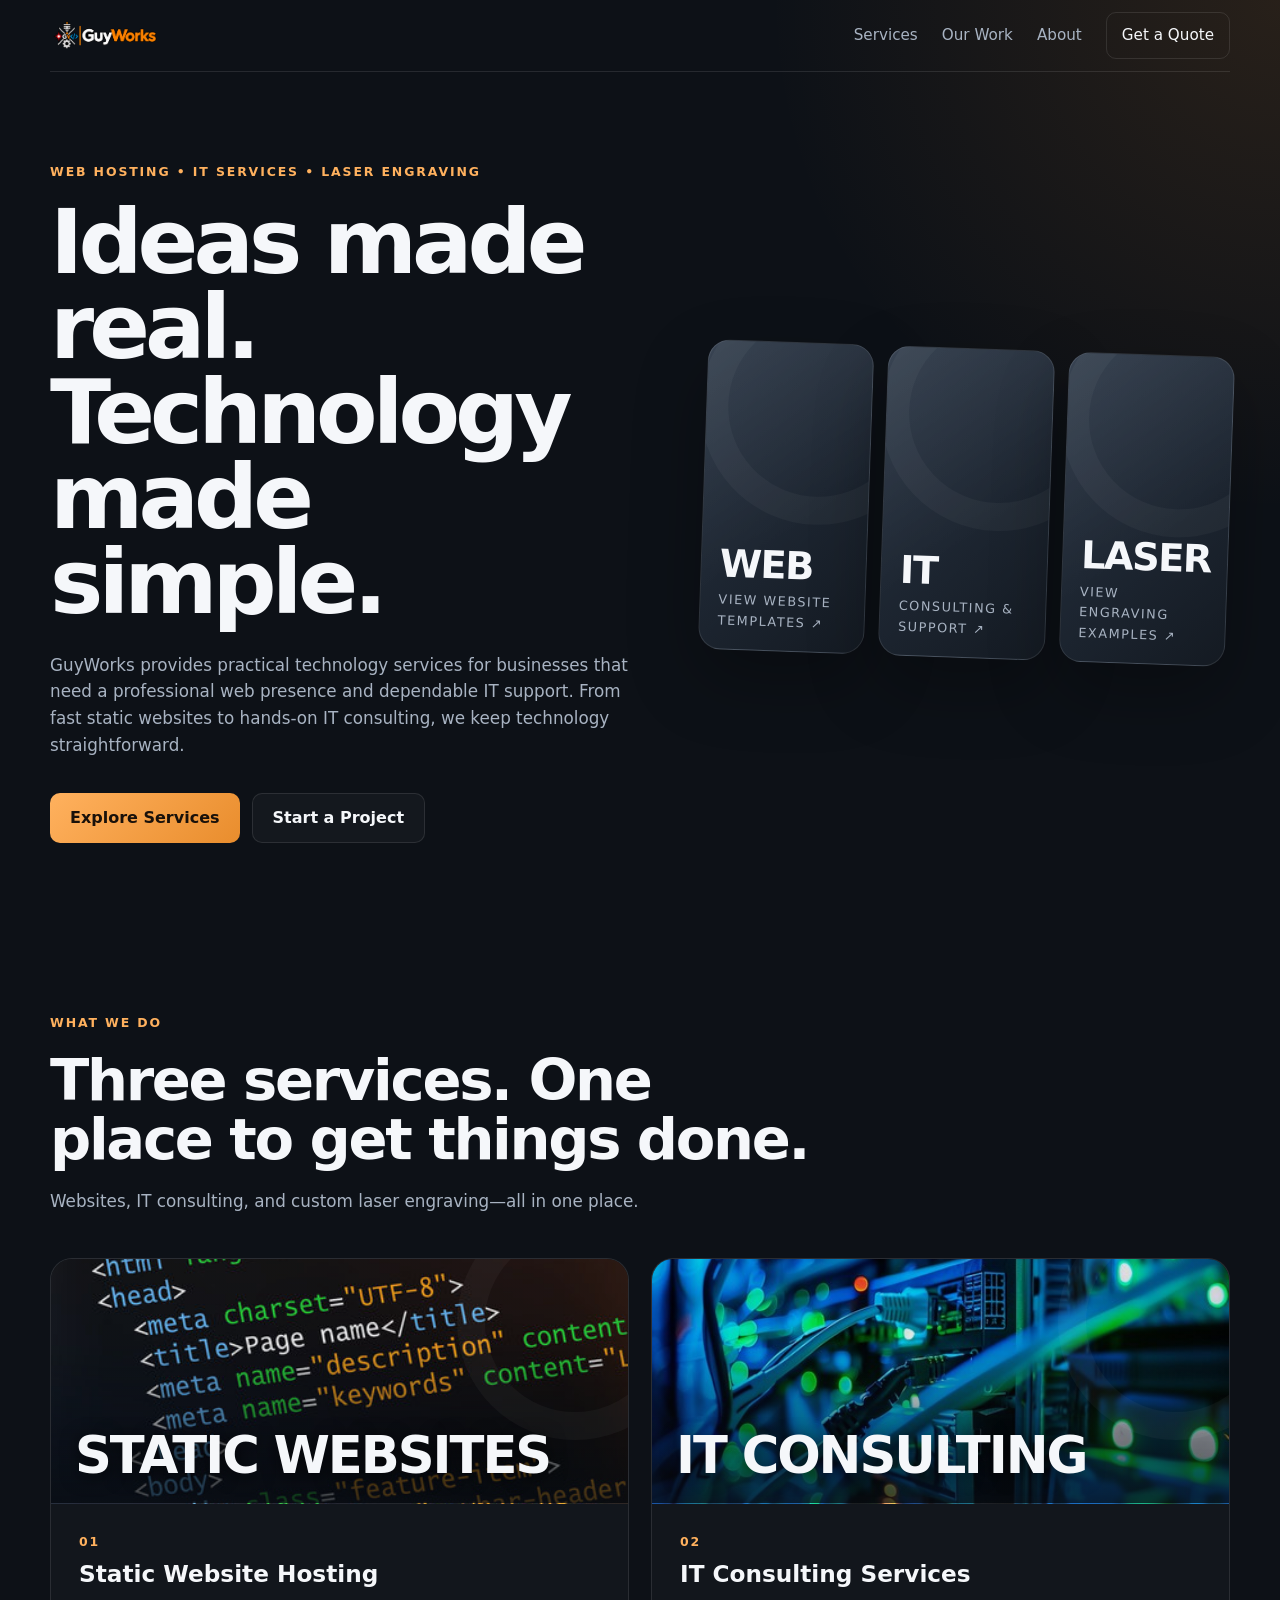
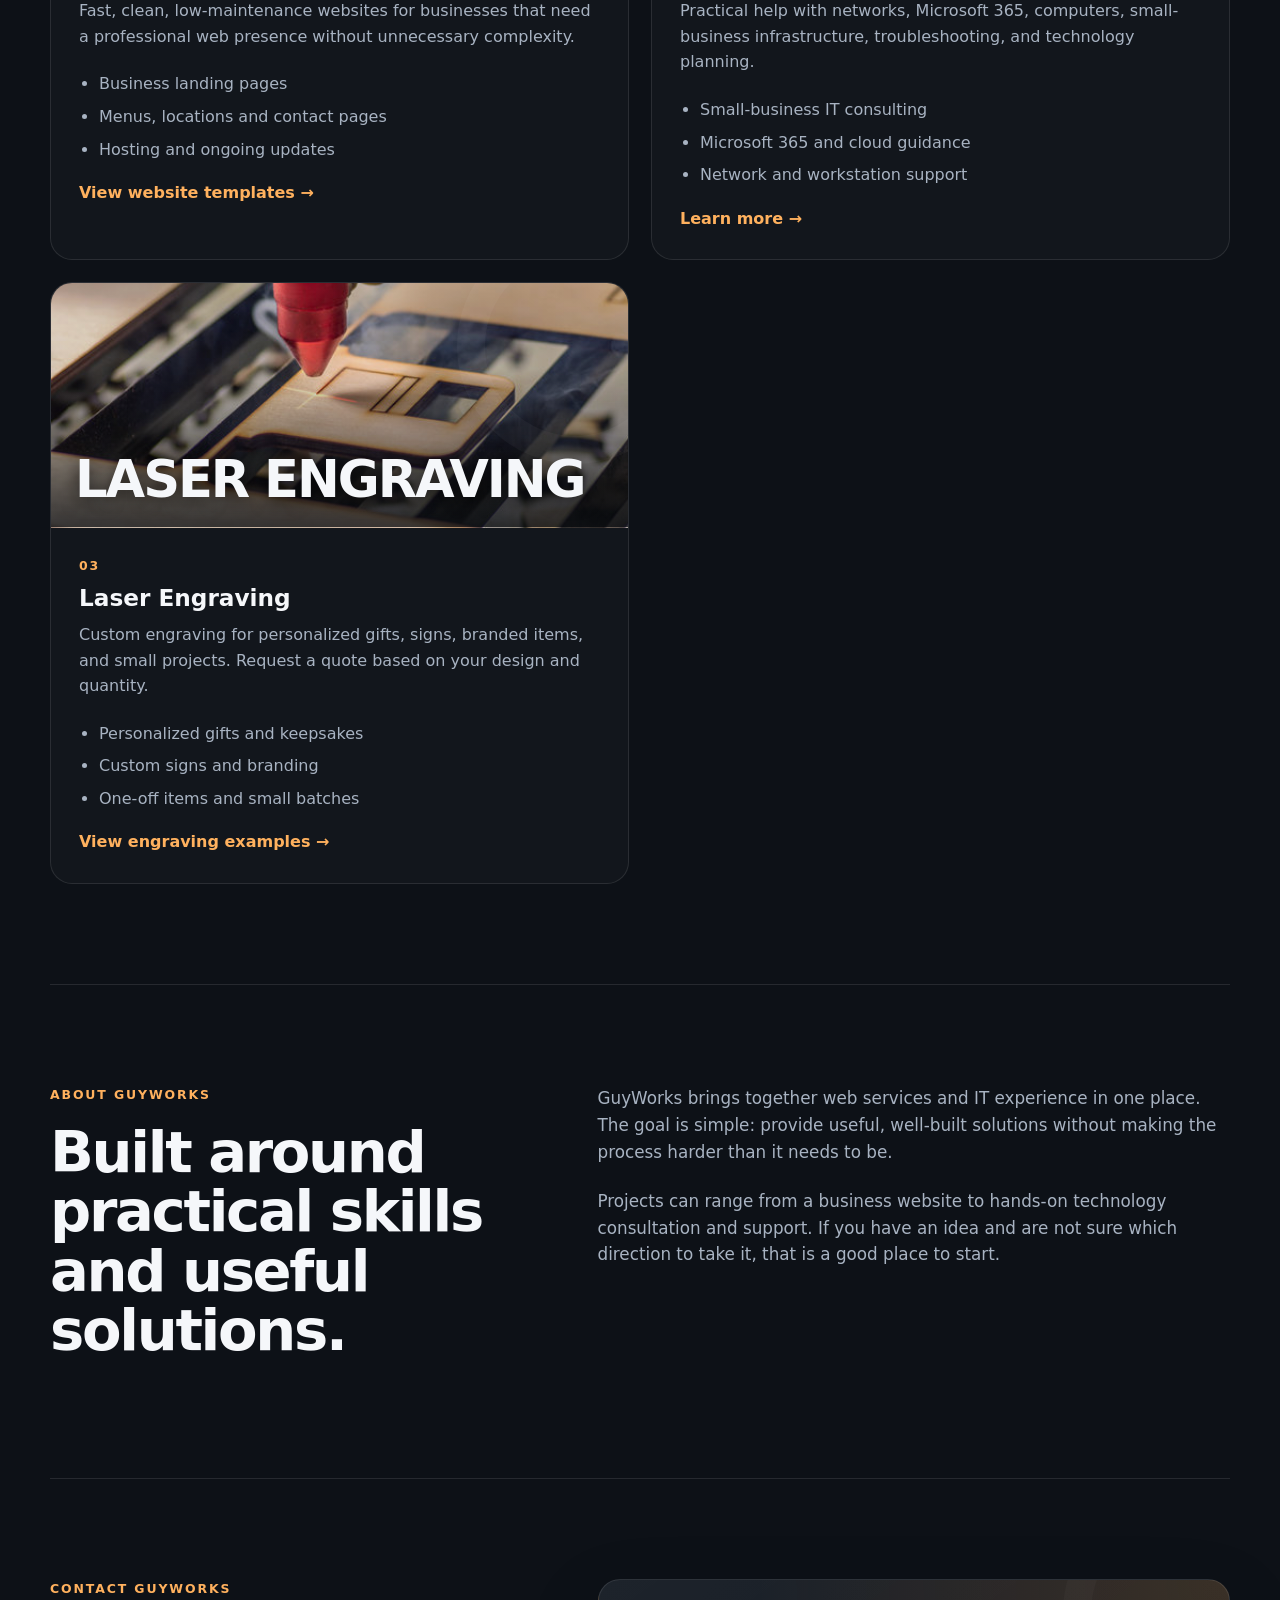
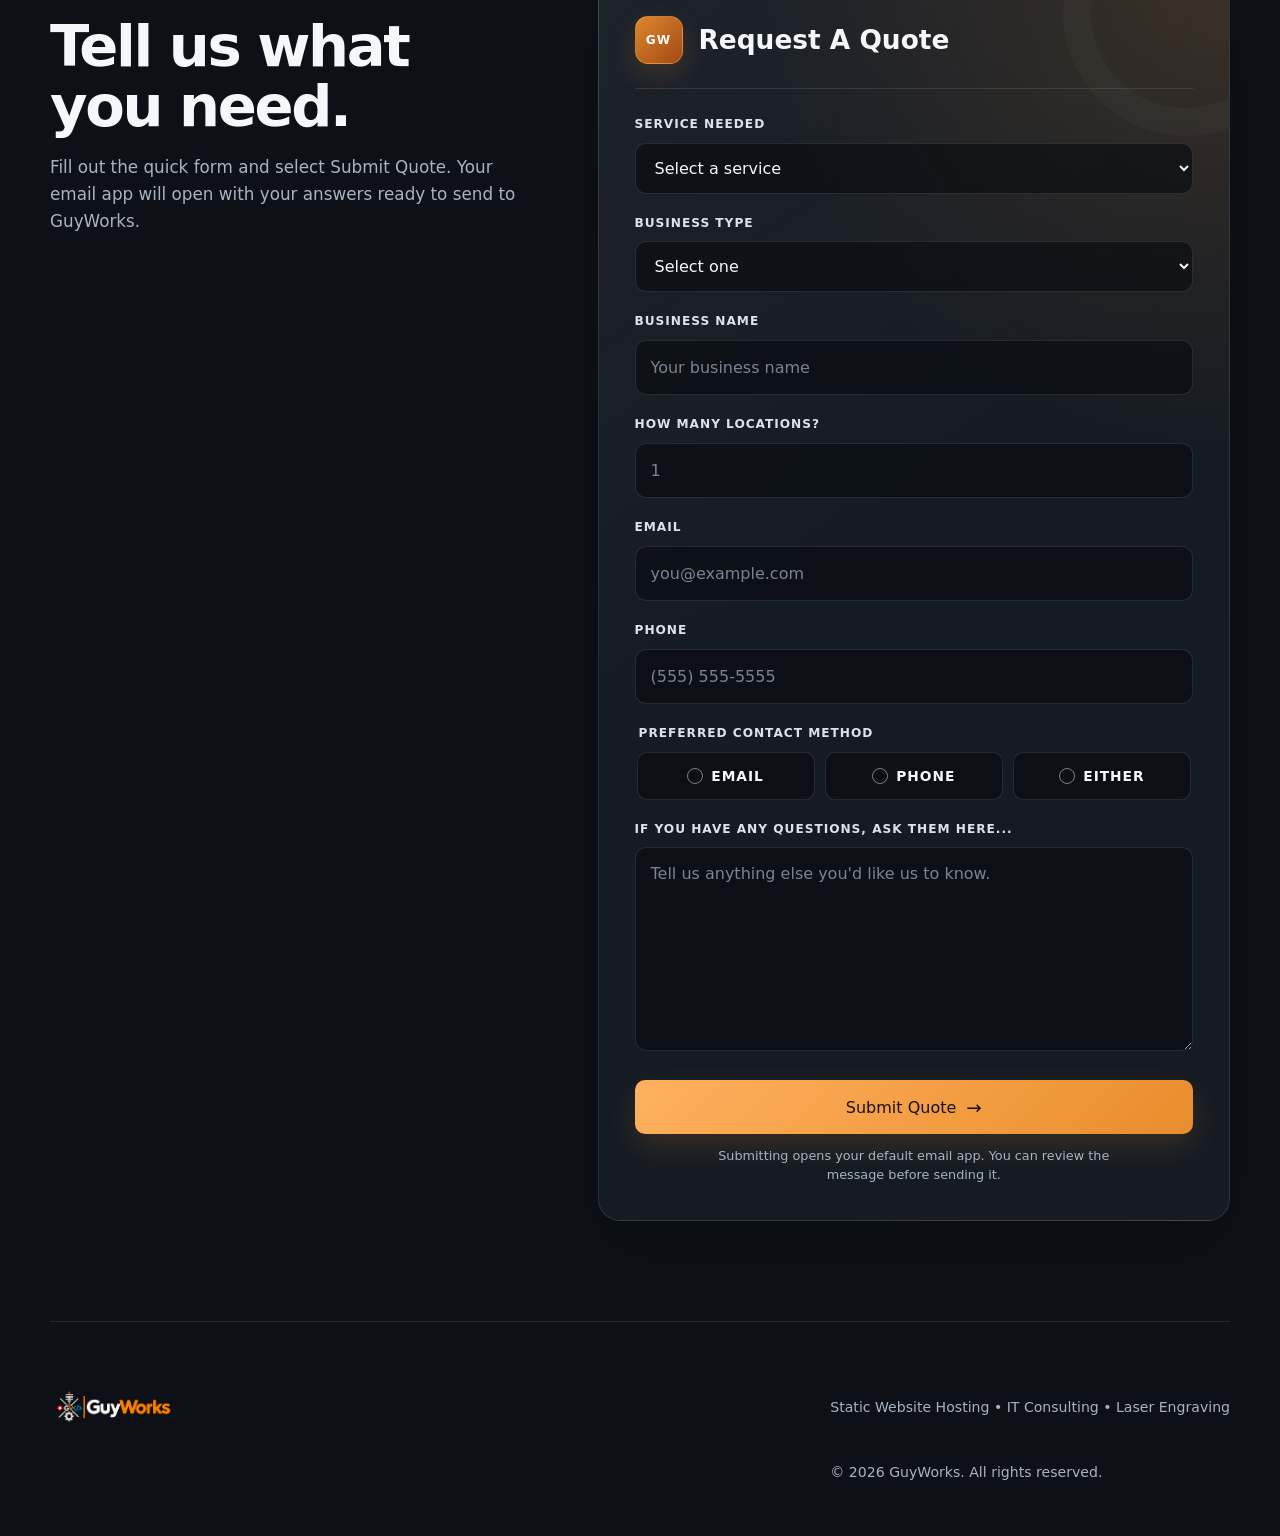
==== commit 24177cde: "Use horizontal GuyWorks branding" ====
--- a/index.html
+++ b/index.html
@@ -10,7 +10,7 @@
 <body>
   <header class="site-header">
     <a class="brand" href="#home" aria-label="GuyWorks home">
-      <img class="brand-logo" src="GuyWorksLogo.png" alt="GuyWorks">
+      <img class="brand-logo" src="GuyWorksLogoHorizontal.png" alt="GuyWorks">
     </a>
 
     <nav aria-label="Primary navigation">
@@ -197,7 +197,7 @@
 
   <footer>
     <div class="brand footer-brand">
-      <img class="brand-logo" src="GuyWorksLogo.png" alt="GuyWorks">
+      <img class="brand-logo" src="GuyWorksLogoHorizontal.png" alt="GuyWorks">
     </div>
     <p>Static Website Hosting • IT Consulting • Laser Engraving</p>
     <p>&copy; <span id="year"></span> GuyWorks. All rights reserved.</p>
--- a/styles.css
+++ b/styles.css
@@ -1111,3 +1111,15 @@
 #web-package-fields[hidden] { display:none; }
 @media(max-width:900px){.website-pricing-grid{grid-template-columns:repeat(2,minmax(0,1fr));}}
 @media(max-width:620px){.website-pricing-grid{grid-template-columns:1fr;}.website-pricing-card h3{min-height:0;}}
+
+/* Full GuyWorks logo in header and footer */
+.brand-logo { display:block; width:auto; height:64px; max-width:190px; object-fit:contain; }
+.footer-brand .brand-logo { height:84px; max-width:240px; }
+@media(max-width:600px){.site-header .brand-logo{height:52px;max-width:150px}.footer-brand .brand-logo{height:72px;max-width:200px}}
+
+/* Keep the full transparent logo compact and aligned with navigation. */
+.site-header { min-height:72px; }
+.site-header > .brand { flex:0 0 auto; width:110px; max-width:110px; }
+.site-header > .brand > img.brand-logo { display:block; width:110px !important; height:70px !important; max-width:110px !important; max-height:70px !important; object-fit:contain; }
+.footer-brand > img.brand-logo { display:block; width:125px !important; height:85px !important; max-width:125px !important; max-height:85px !important; object-fit:contain; }
+@media(max-width:620px){.site-header > .brand{width:90px;max-width:90px}.site-header > .brand > img.brand-logo{width:90px !important;height:58px !important;max-width:90px !important;max-height:58px !important}.footer-brand > img.brand-logo{width:105px !important;height:72px !important;max-width:105px !important;max-height:72px !important}}
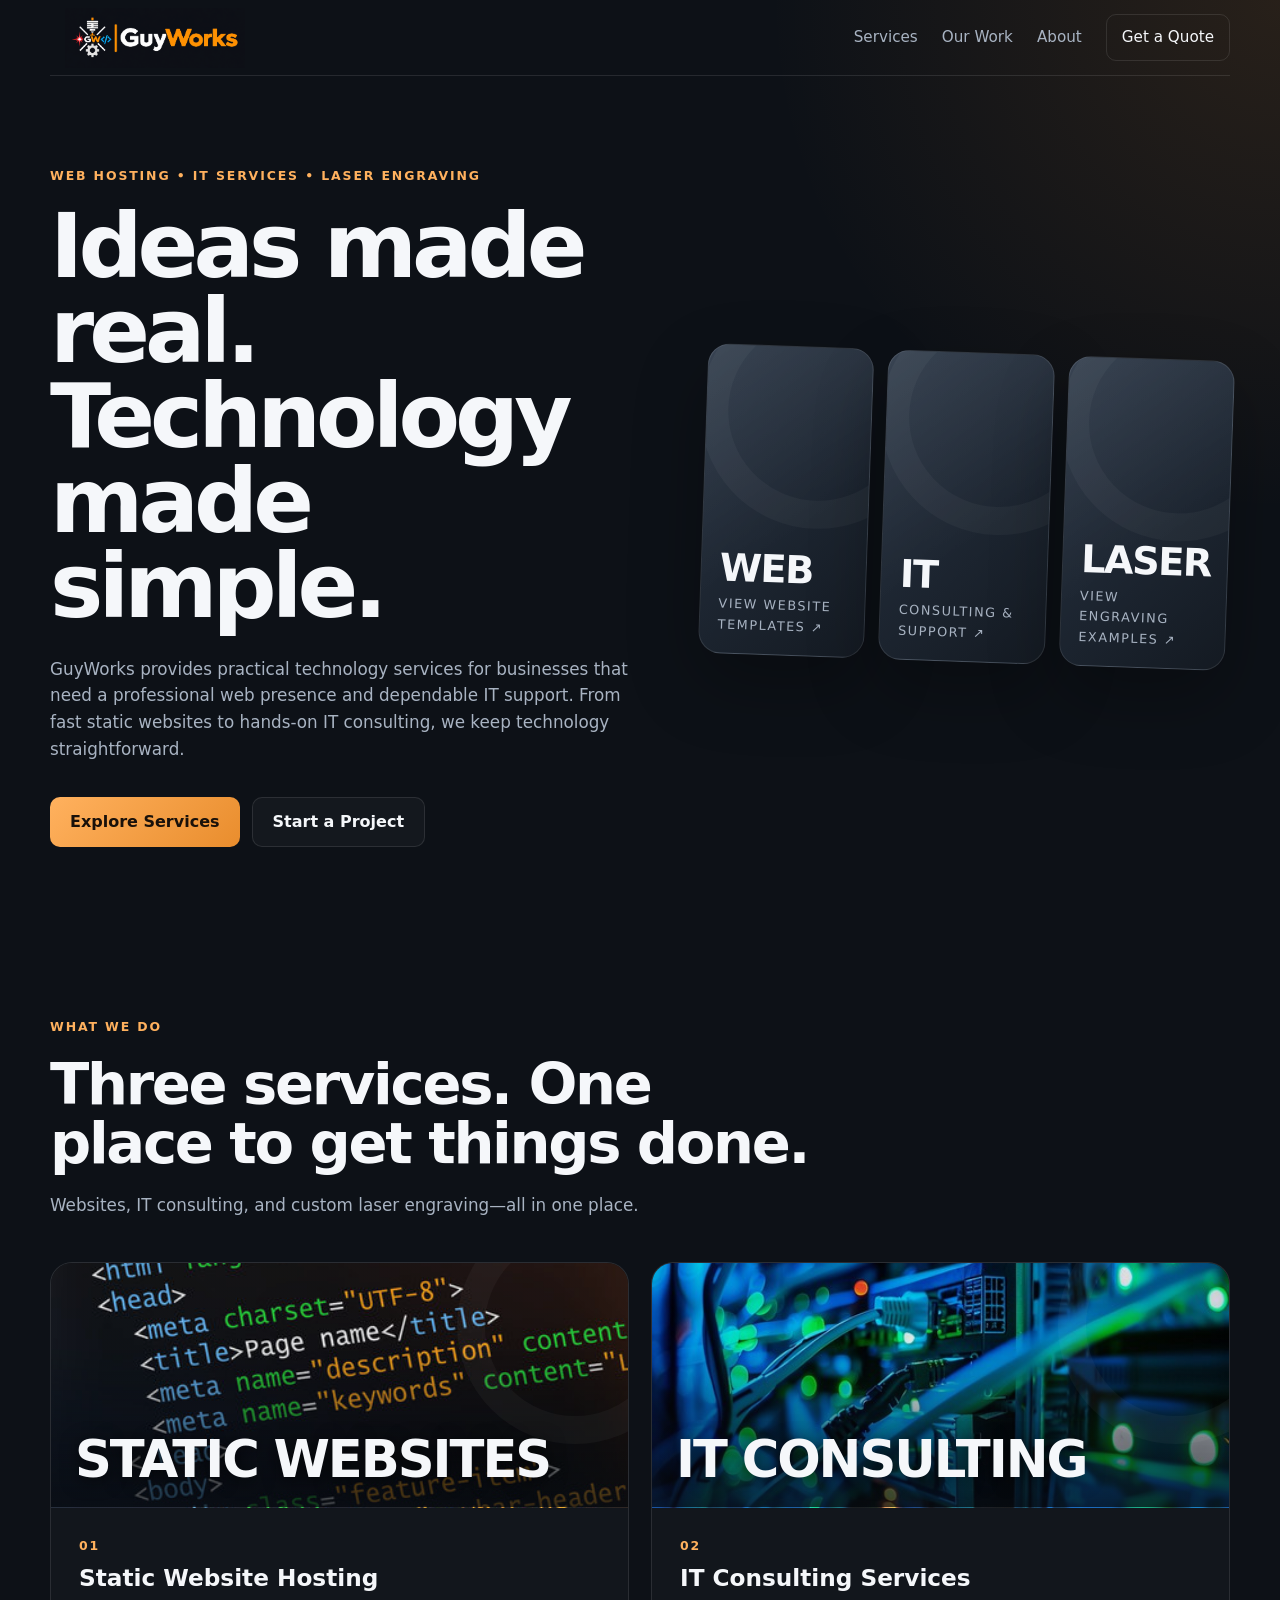
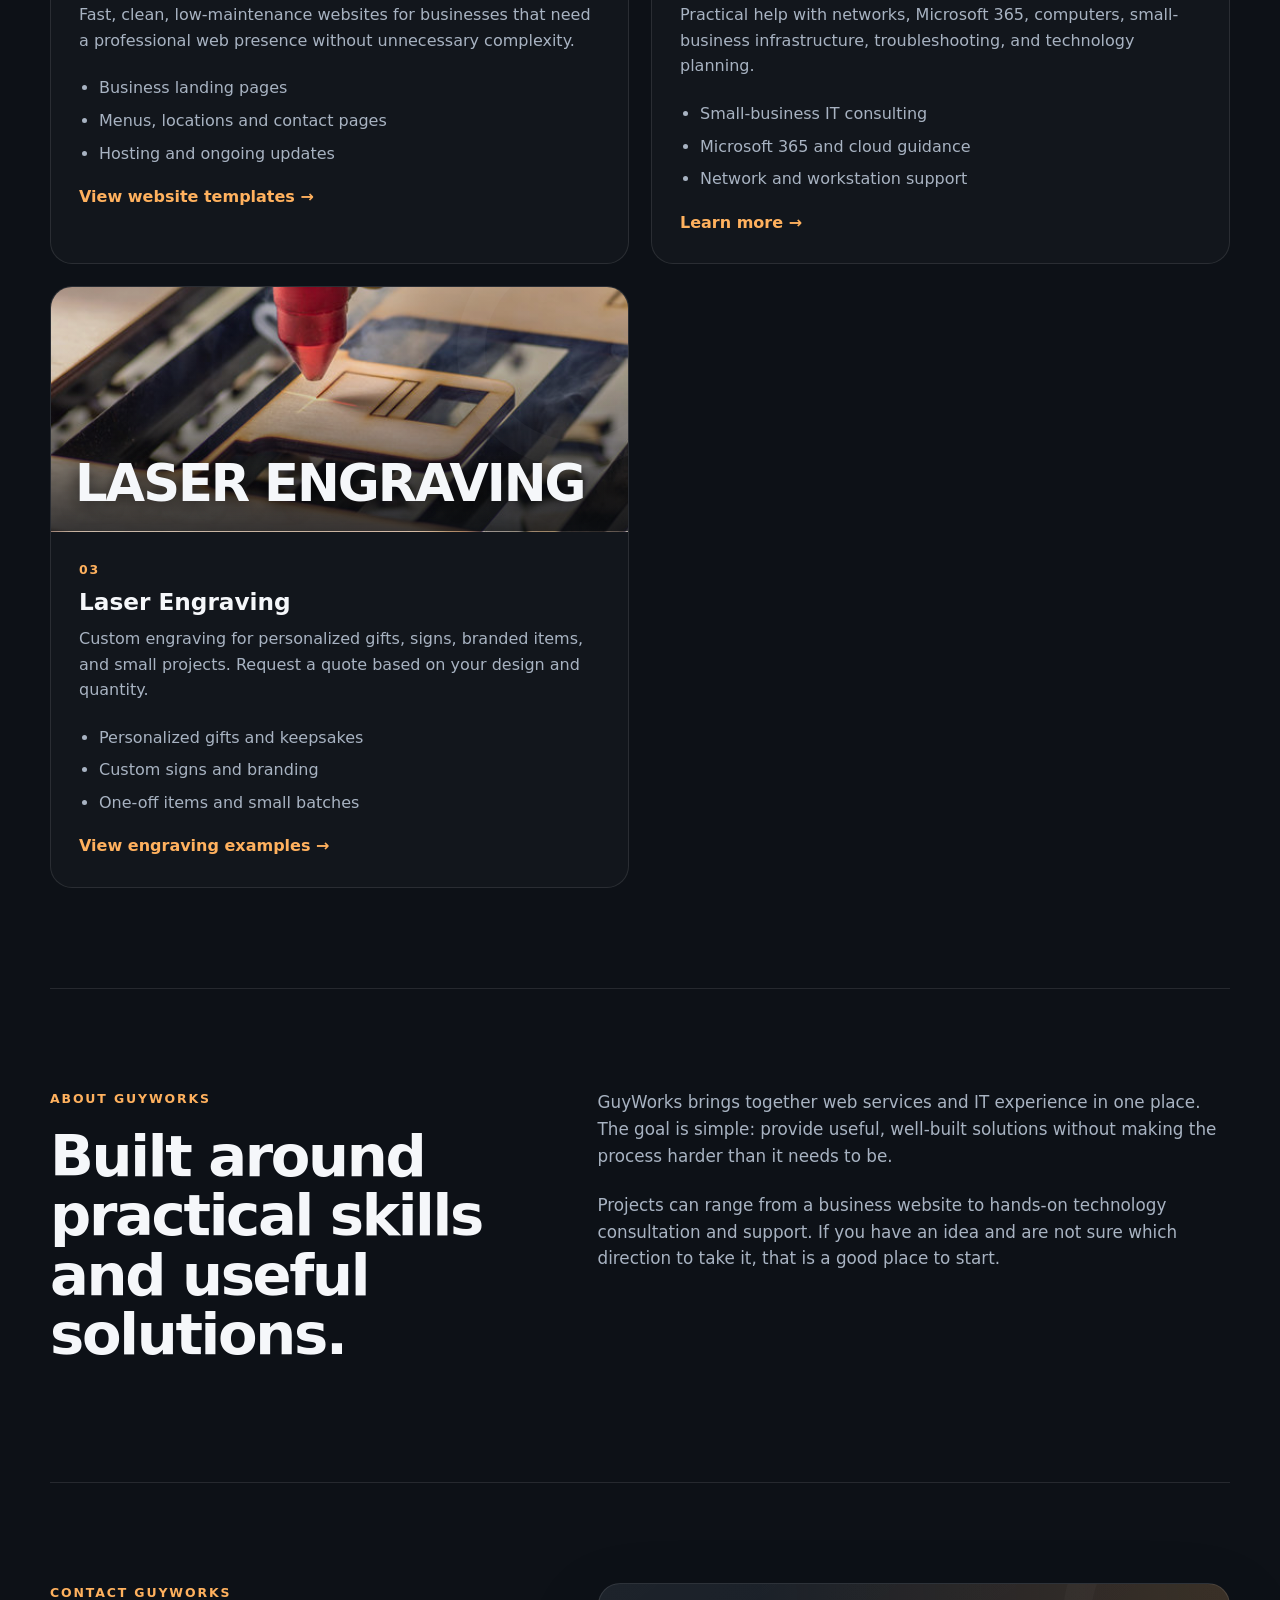
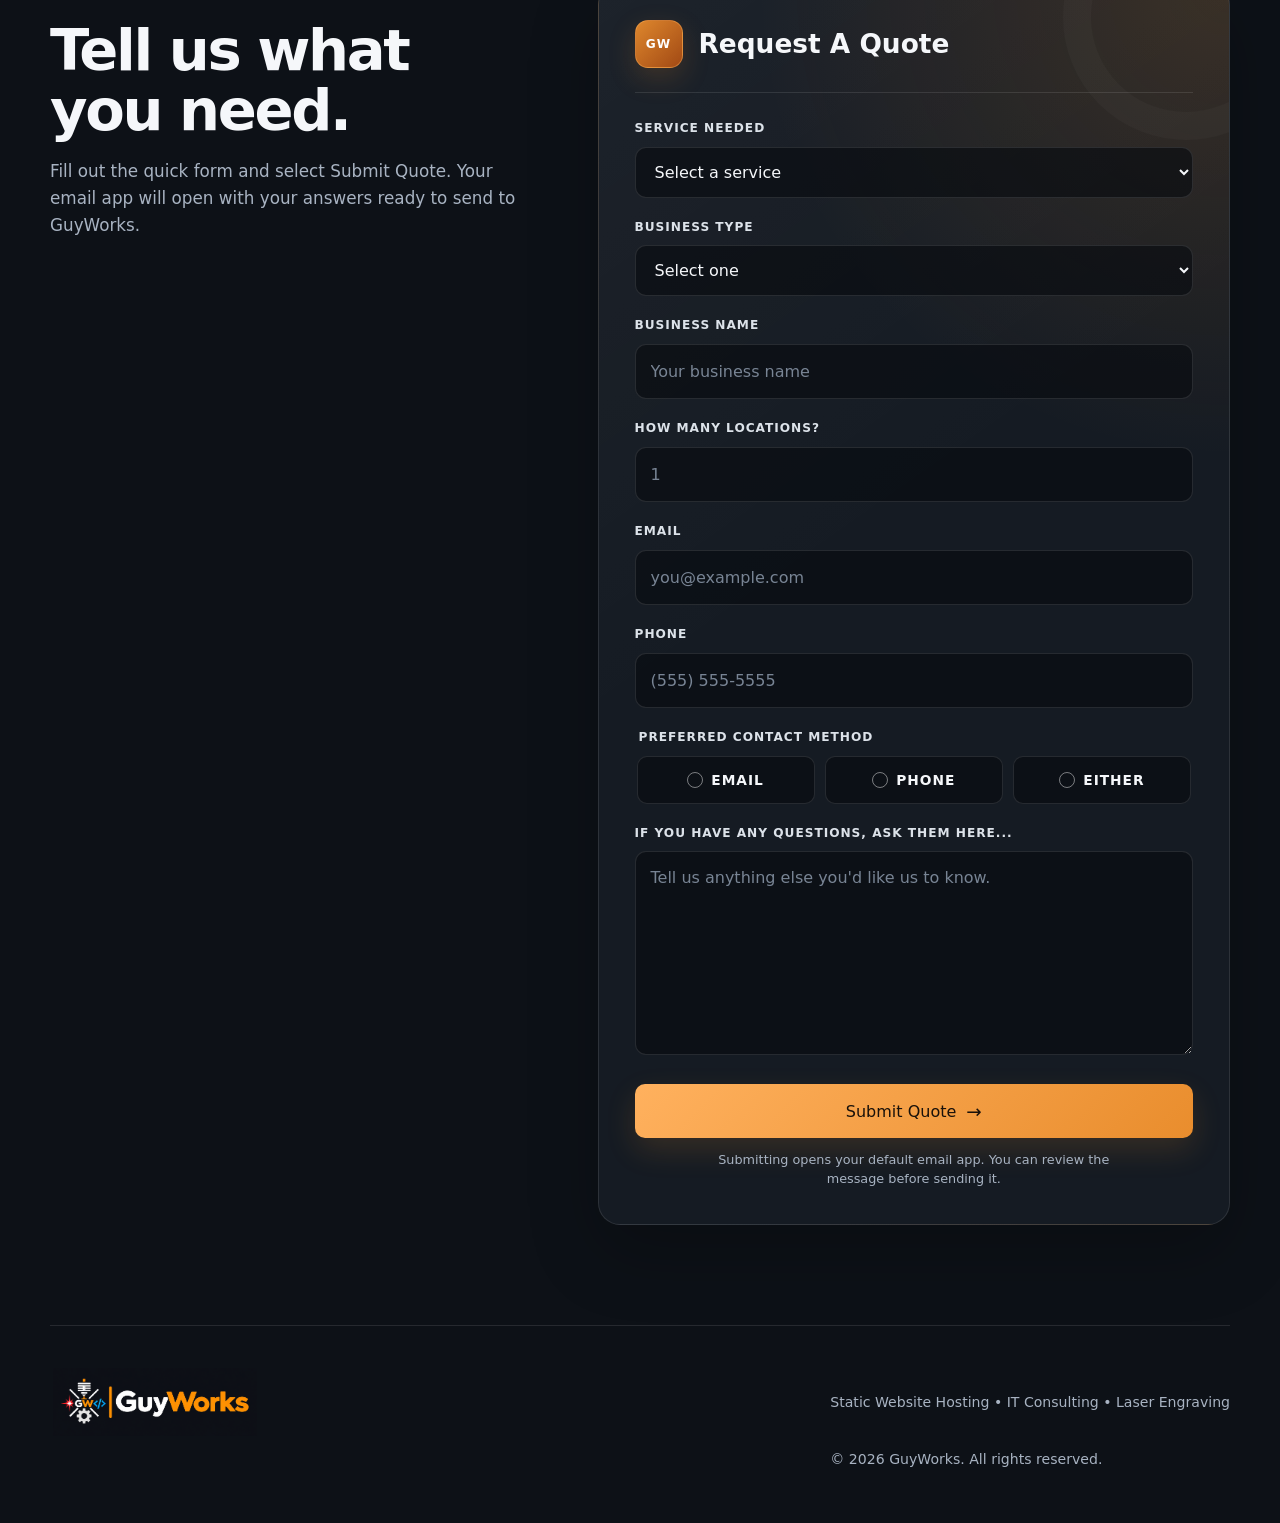
==== commit d9e47348: "Use corrected GuyWorksHorizontalLogo asset" ====
--- a/index.html
+++ b/index.html
@@ -10,7 +10,7 @@
 <body>
   <header class="site-header">
     <a class="brand" href="#home" aria-label="GuyWorks home">
-      <img class="brand-logo" src="GuyWorksLogoHorizontal.png" alt="GuyWorks">
+      <img class="brand-logo" src="GuyWorksHorizontalLogo.png" alt="GuyWorks">
     </a>
 
     <nav aria-label="Primary navigation">
@@ -197,7 +197,7 @@
 
   <footer>
     <div class="brand footer-brand">
-      <img class="brand-logo" src="GuyWorksLogoHorizontal.png" alt="GuyWorks">
+      <img class="brand-logo" src="GuyWorksHorizontalLogo.png" alt="GuyWorks">
     </div>
     <p>Static Website Hosting • IT Consulting • Laser Engraving</p>
     <p>&copy; <span id="year"></span> GuyWorks. All rights reserved.</p>
--- a/styles.css
+++ b/styles.css
@@ -1112,14 +1112,13 @@
 @media(max-width:900px){.website-pricing-grid{grid-template-columns:repeat(2,minmax(0,1fr));}}
 @media(max-width:620px){.website-pricing-grid{grid-template-columns:1fr;}.website-pricing-card h3{min-height:0;}}
 
-/* Full GuyWorks logo in header and footer */
-.brand-logo { display:block; width:auto; height:64px; max-width:190px; object-fit:contain; }
-.footer-brand .brand-logo { height:84px; max-width:240px; }
-@media(max-width:600px){.site-header .brand-logo{height:52px;max-width:150px}.footer-brand .brand-logo{height:72px;max-width:200px}}
-
-/* Keep the full transparent logo compact and aligned with navigation. */
-.site-header { min-height:72px; }
-.site-header > .brand { flex:0 0 auto; width:110px; max-width:110px; }
-.site-header > .brand > img.brand-logo { display:block; width:110px !important; height:70px !important; max-width:110px !important; max-height:70px !important; object-fit:contain; }
-.footer-brand > img.brand-logo { display:block; width:125px !important; height:85px !important; max-width:125px !important; max-height:85px !important; object-fit:contain; }
-@media(max-width:620px){.site-header > .brand{width:90px;max-width:90px}.site-header > .brand > img.brand-logo{width:90px !important;height:58px !important;max-width:90px !important;max-height:58px !important}.footer-brand > img.brand-logo{width:105px !important;height:72px !important;max-width:105px !important;max-height:72px !important}}
+/* Horizontal GuyWorks logo: explicit bounds prevent oversized rendering. */
+.site-header { min-height:76px; }
+.site-header > .brand { display:inline-flex; flex:0 0 auto; width:210px; max-width:210px; align-items:center; }
+.site-header > .brand > img.brand-logo { display:block; width:210px; height:auto; max-width:100%; max-height:60px; object-fit:contain; }
+.footer-brand > img.brand-logo { display:block; width:210px; height:auto; max-width:100%; max-height:68px; object-fit:contain; }
+@media(max-width:620px) {
+  .site-header > .brand { width:170px; max-width:170px; }
+  .site-header > .brand > img.brand-logo { width:170px; max-height:50px; }
+  .footer-brand > img.brand-logo { width:180px; max-height:55px; }
+}
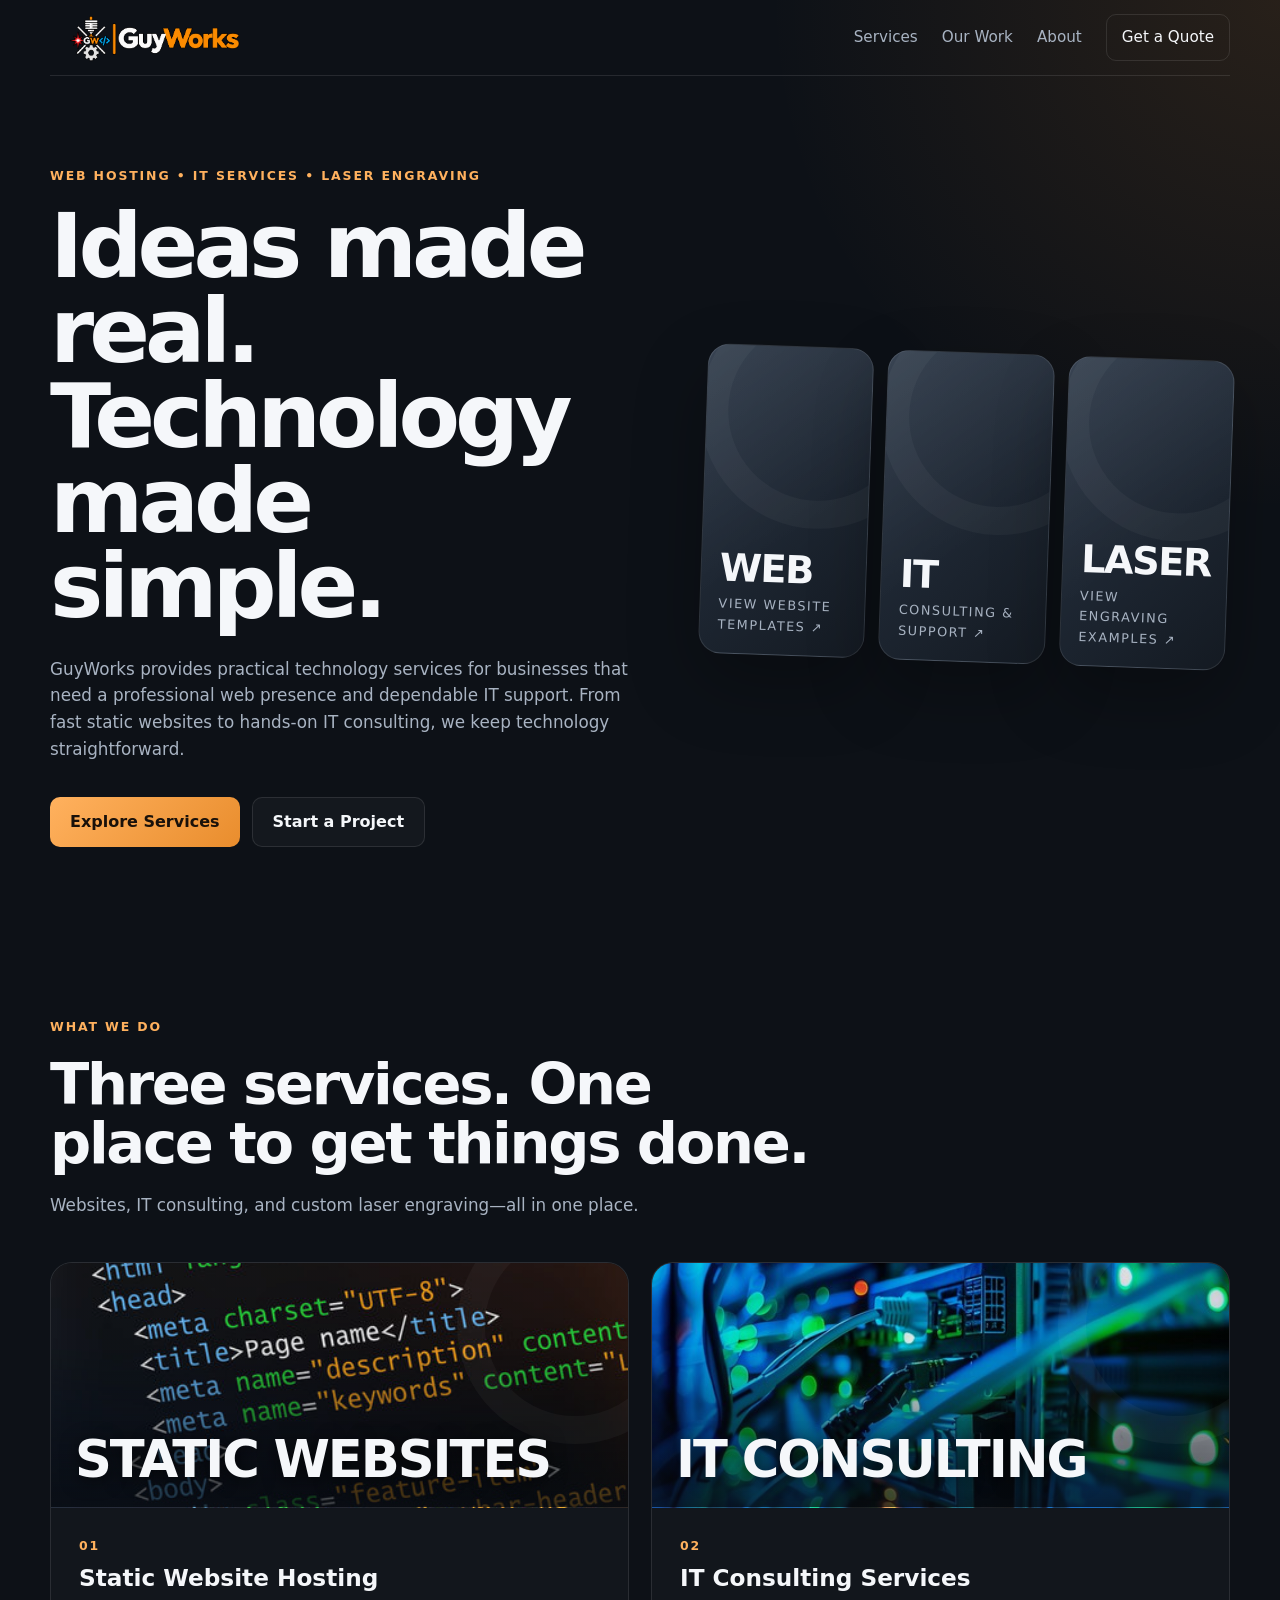
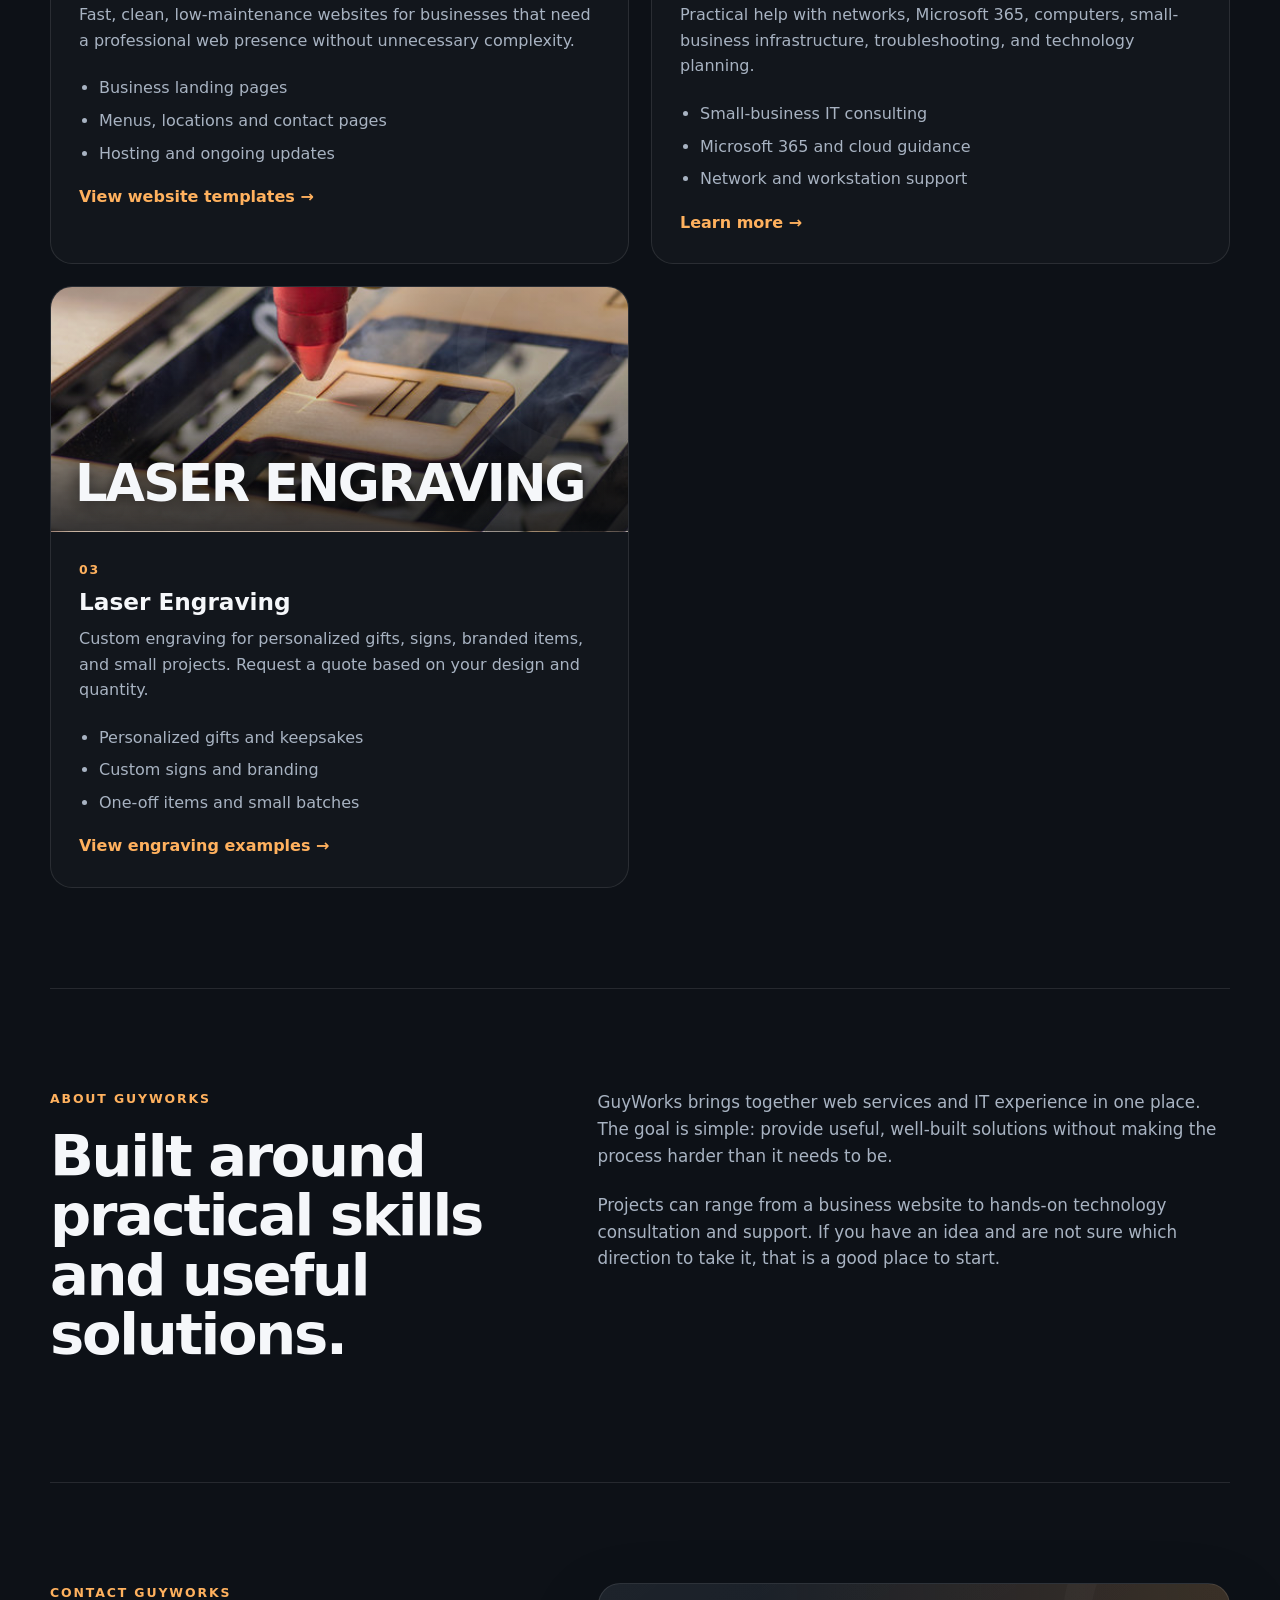
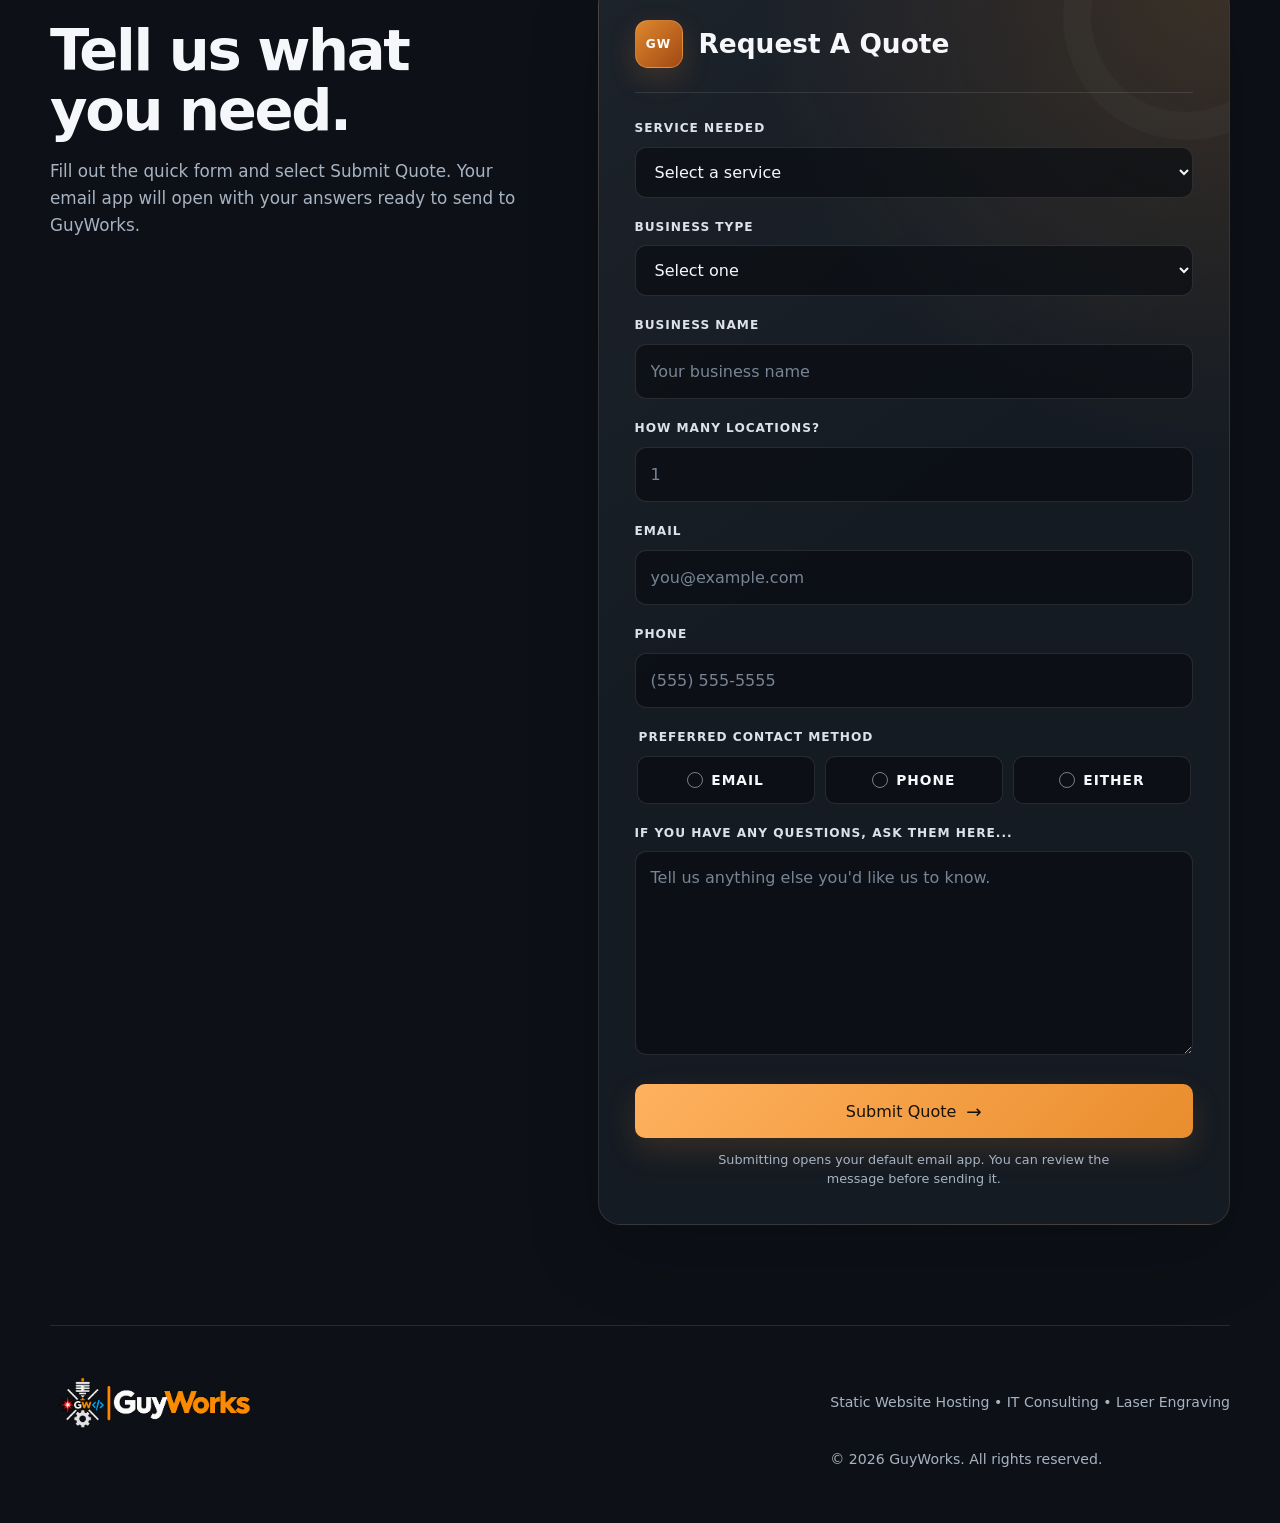
==== commit d22c9ad7: "Fix broken logo with cache refresh and fallback" ====
--- a/index.html
+++ b/index.html
@@ -10,7 +10,7 @@
 <body>
   <header class="site-header">
     <a class="brand" href="#home" aria-label="GuyWorks home">
-      <img class="brand-logo" src="GuyWorksHorizontalLogo.png" alt="GuyWorks">
+      <img class="brand-logo" src="/GuyWorksHorizontalLogo.png?v=20261105" alt="GuyWorks" onerror="this.onerror=null;this.src='/GuyWorksLogo.png'">
     </a>
 
     <nav aria-label="Primary navigation">
@@ -197,7 +197,7 @@
 
   <footer>
     <div class="brand footer-brand">
-      <img class="brand-logo" src="GuyWorksHorizontalLogo.png" alt="GuyWorks">
+      <img class="brand-logo" src="/GuyWorksHorizontalLogo.png?v=20261105" alt="GuyWorks" onerror="this.onerror=null;this.src='/GuyWorksLogo.png'">
     </div>
     <p>Static Website Hosting • IT Consulting • Laser Engraving</p>
     <p>&copy; <span id="year"></span> GuyWorks. All rights reserved.</p>
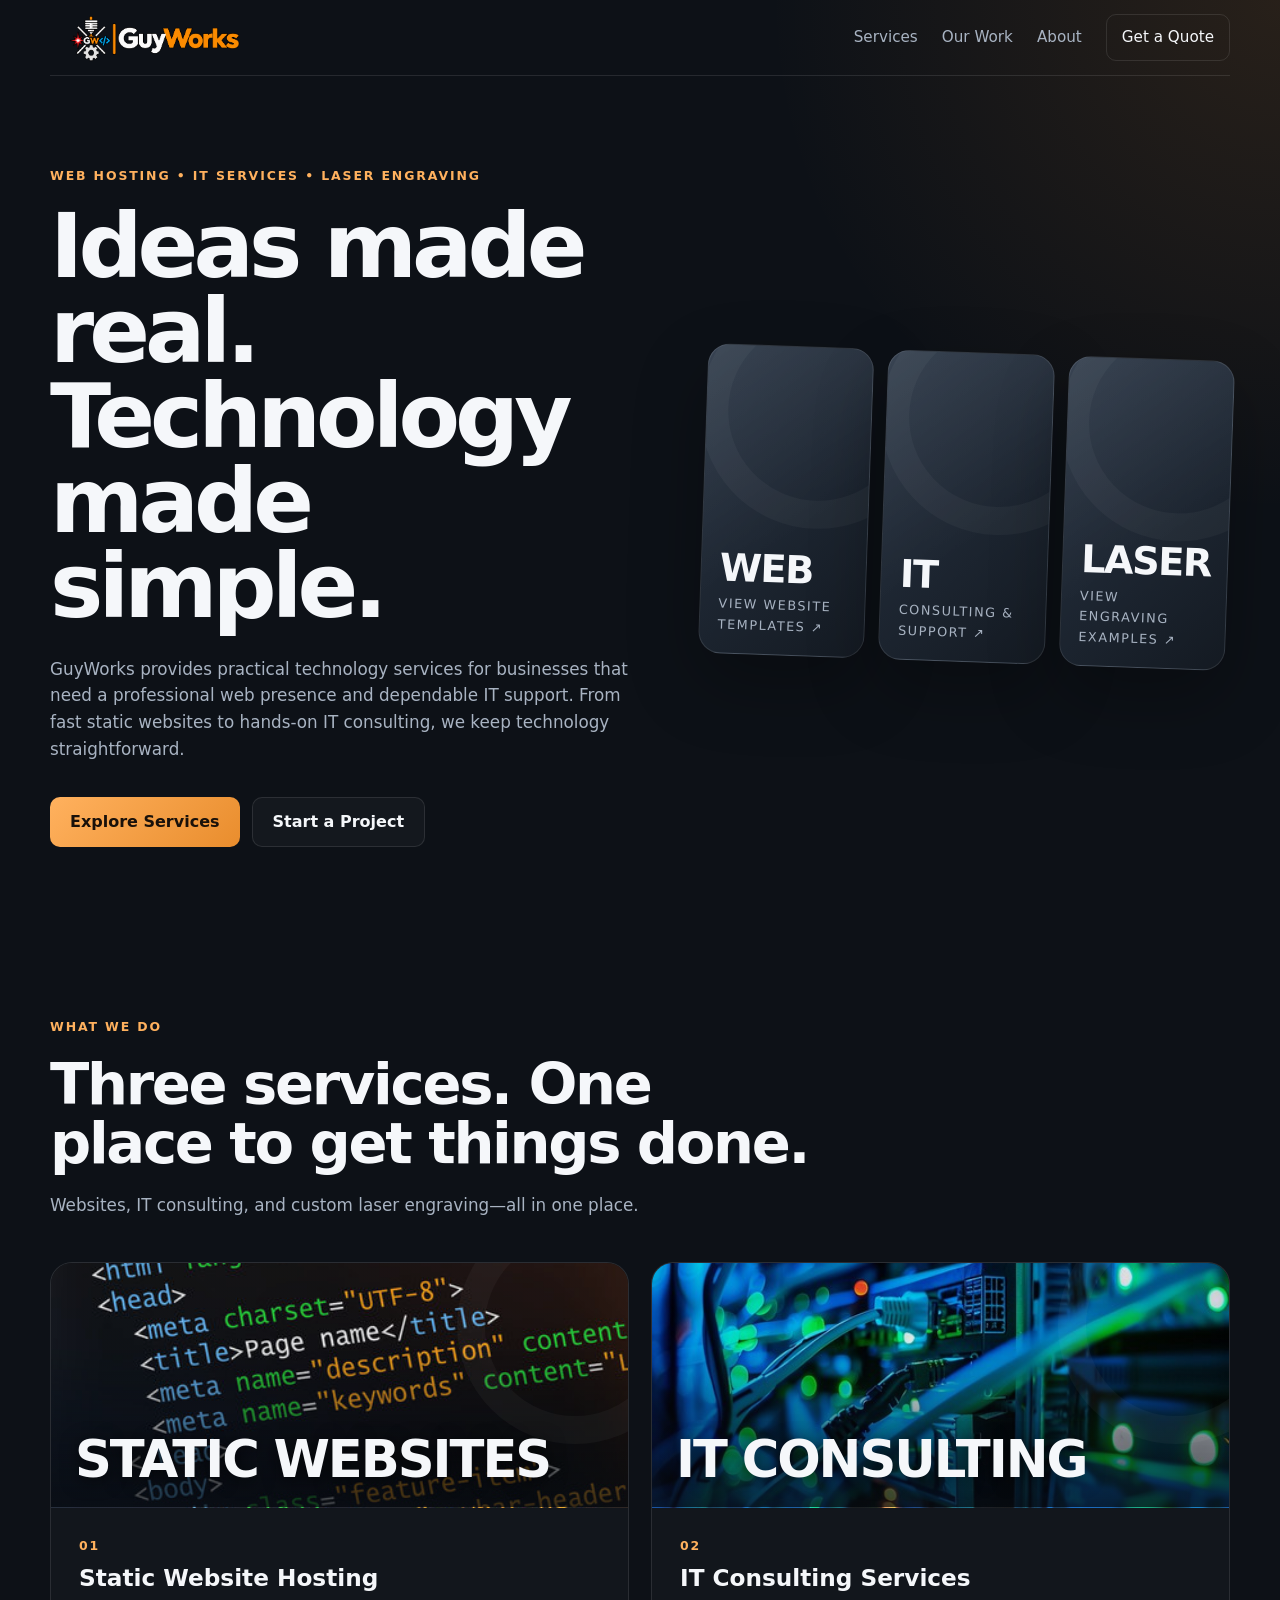
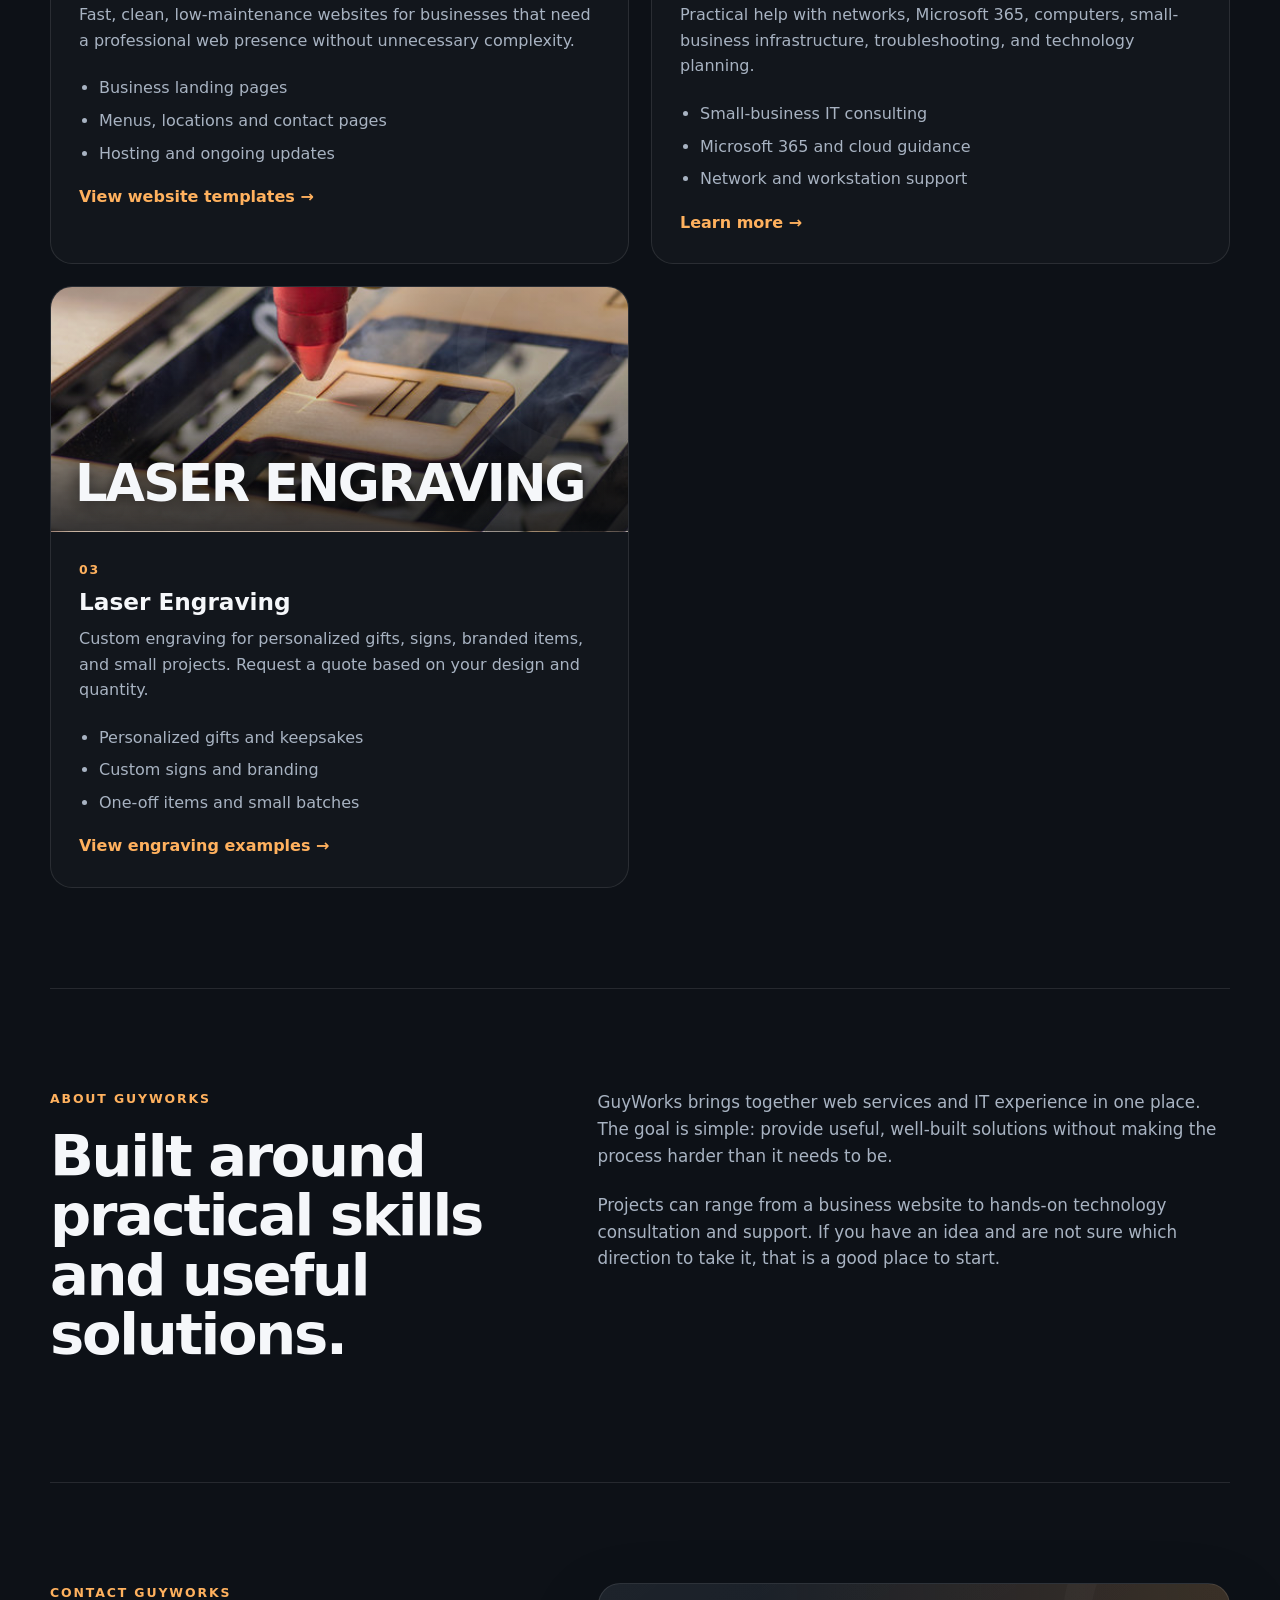
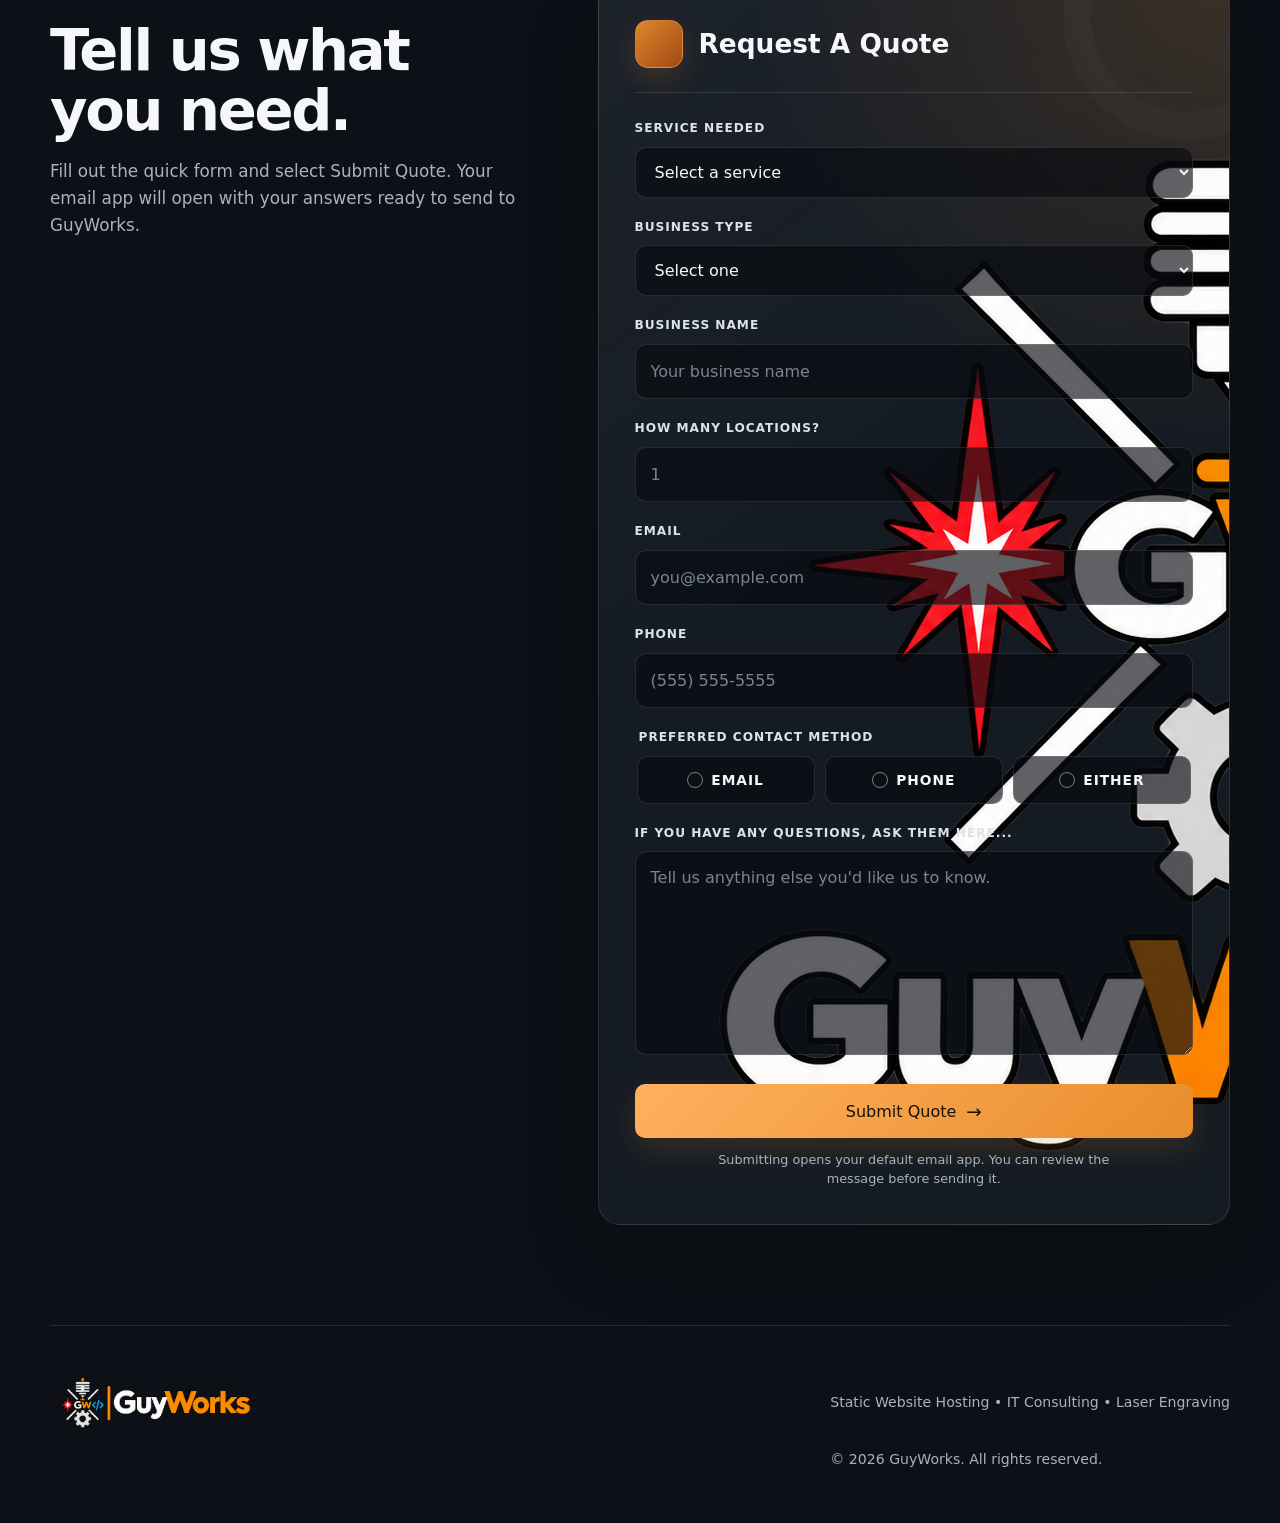
==== commit 327de142: "Replace quote GW letters with square GuyWorks emblem" ====
--- a/index.html
+++ b/index.html
@@ -121,7 +121,7 @@
       </div>
       <div class="contact-card quote-card">
         <div class="quote-card-heading">
-          <span class="quote-icon" aria-hidden="true">GW</span>
+          <span class="quote-icon" aria-hidden="true"><img src="/GuyWorksLogo.png" alt="" class="quote-icon-image"></span>
           <h3>Request A Quote</h3>
         </div>
         <form id="quote-form">
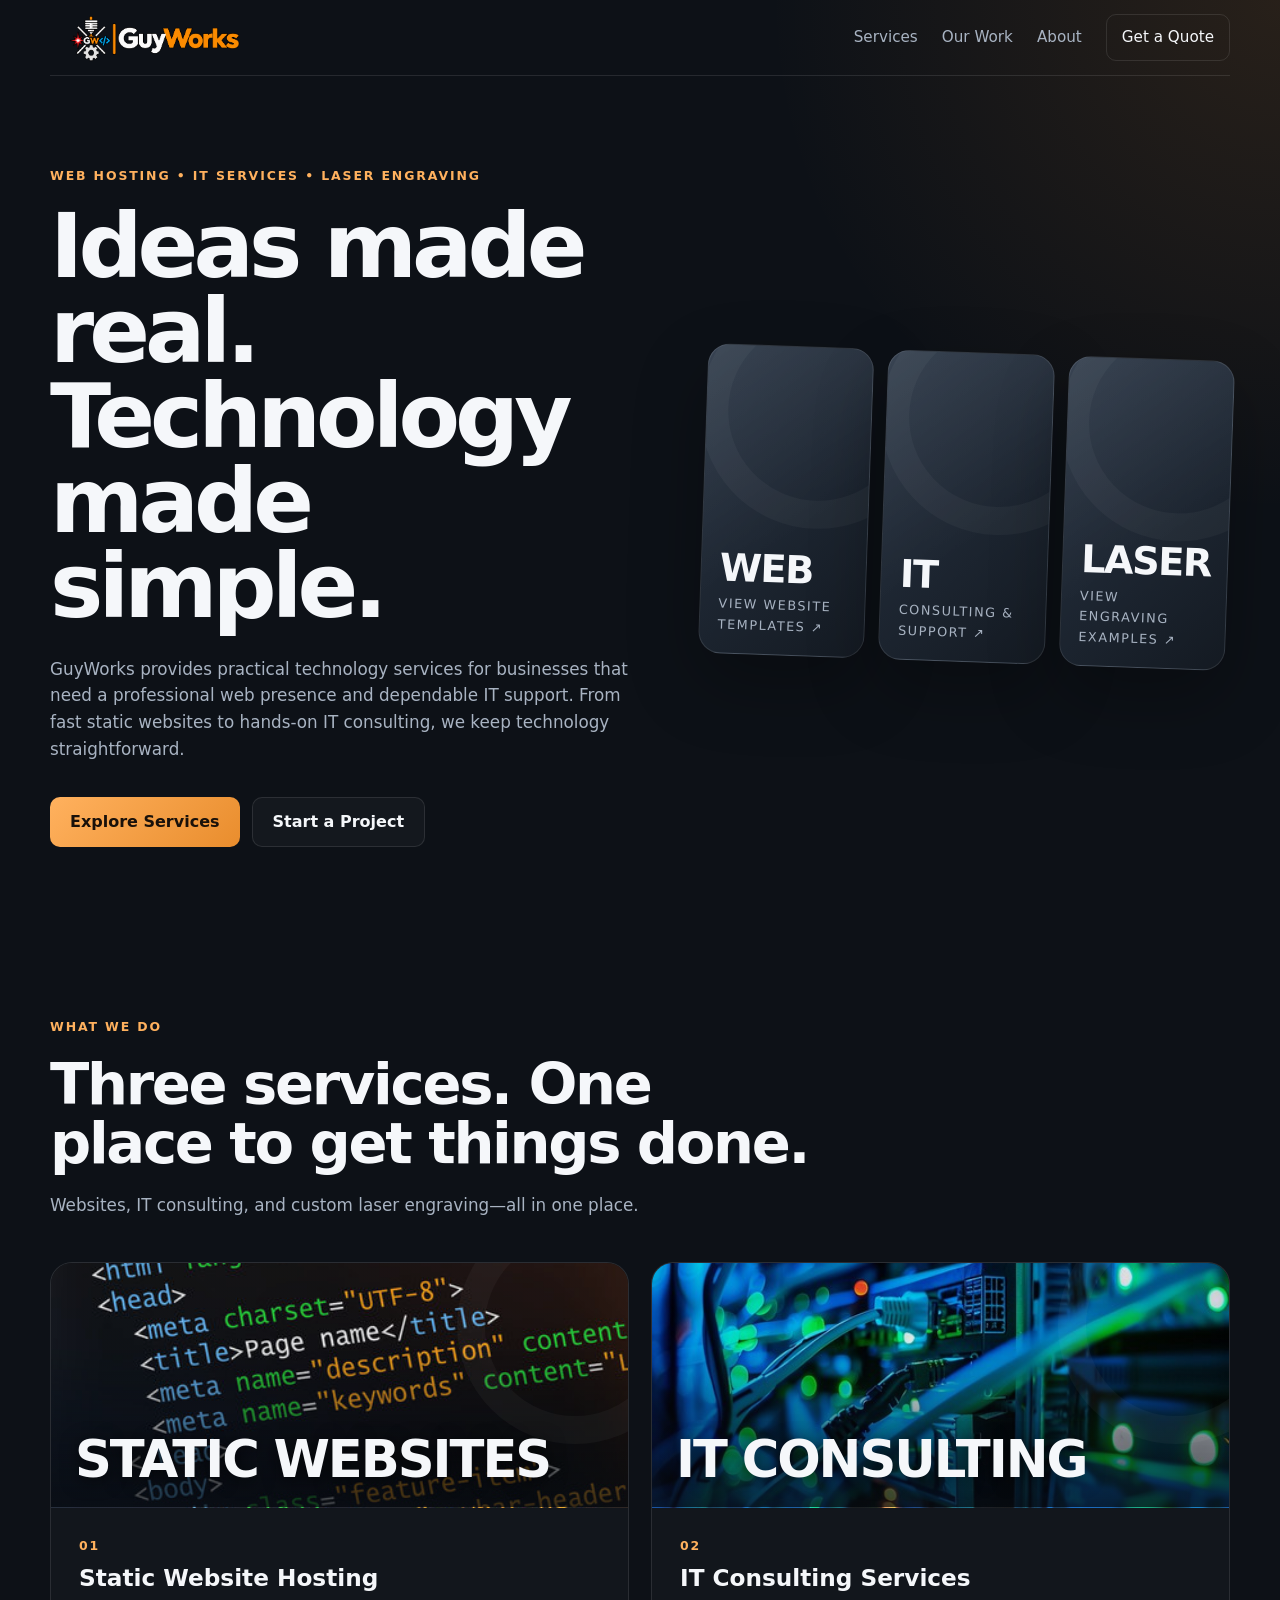
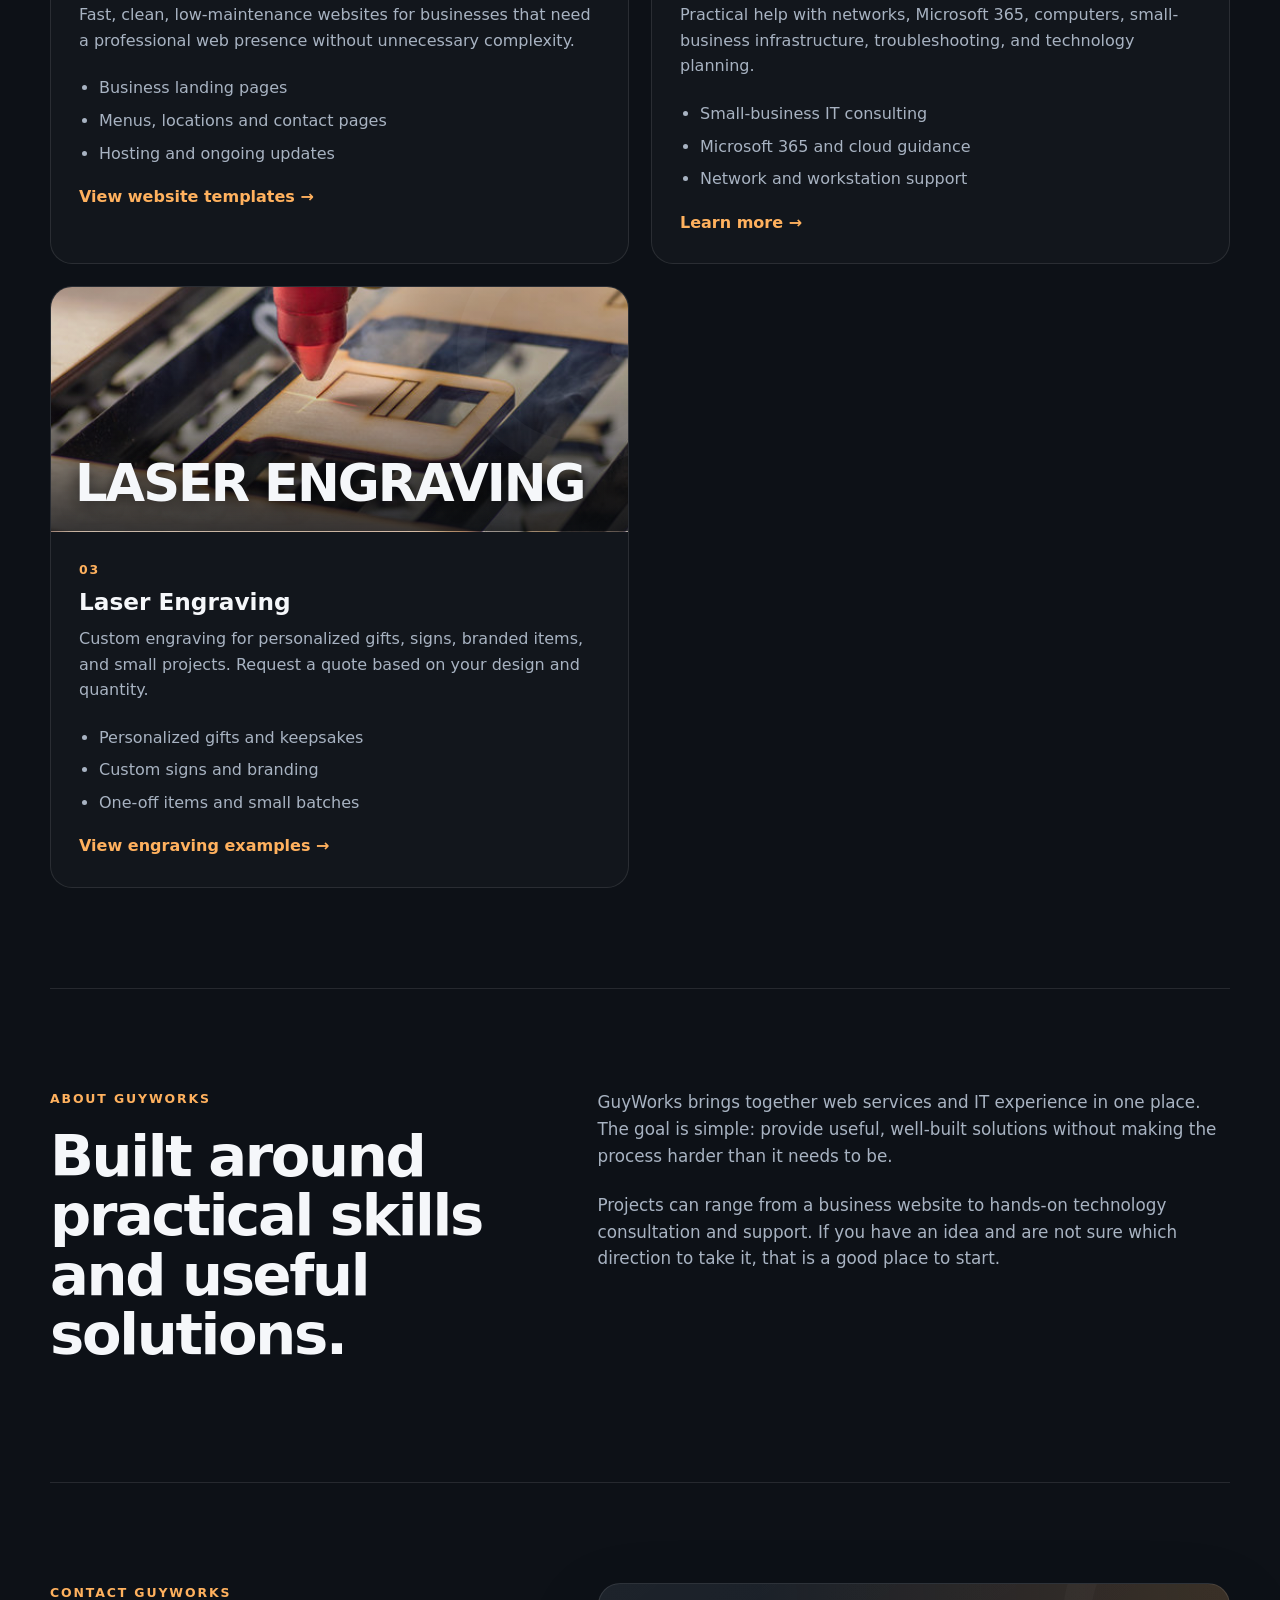
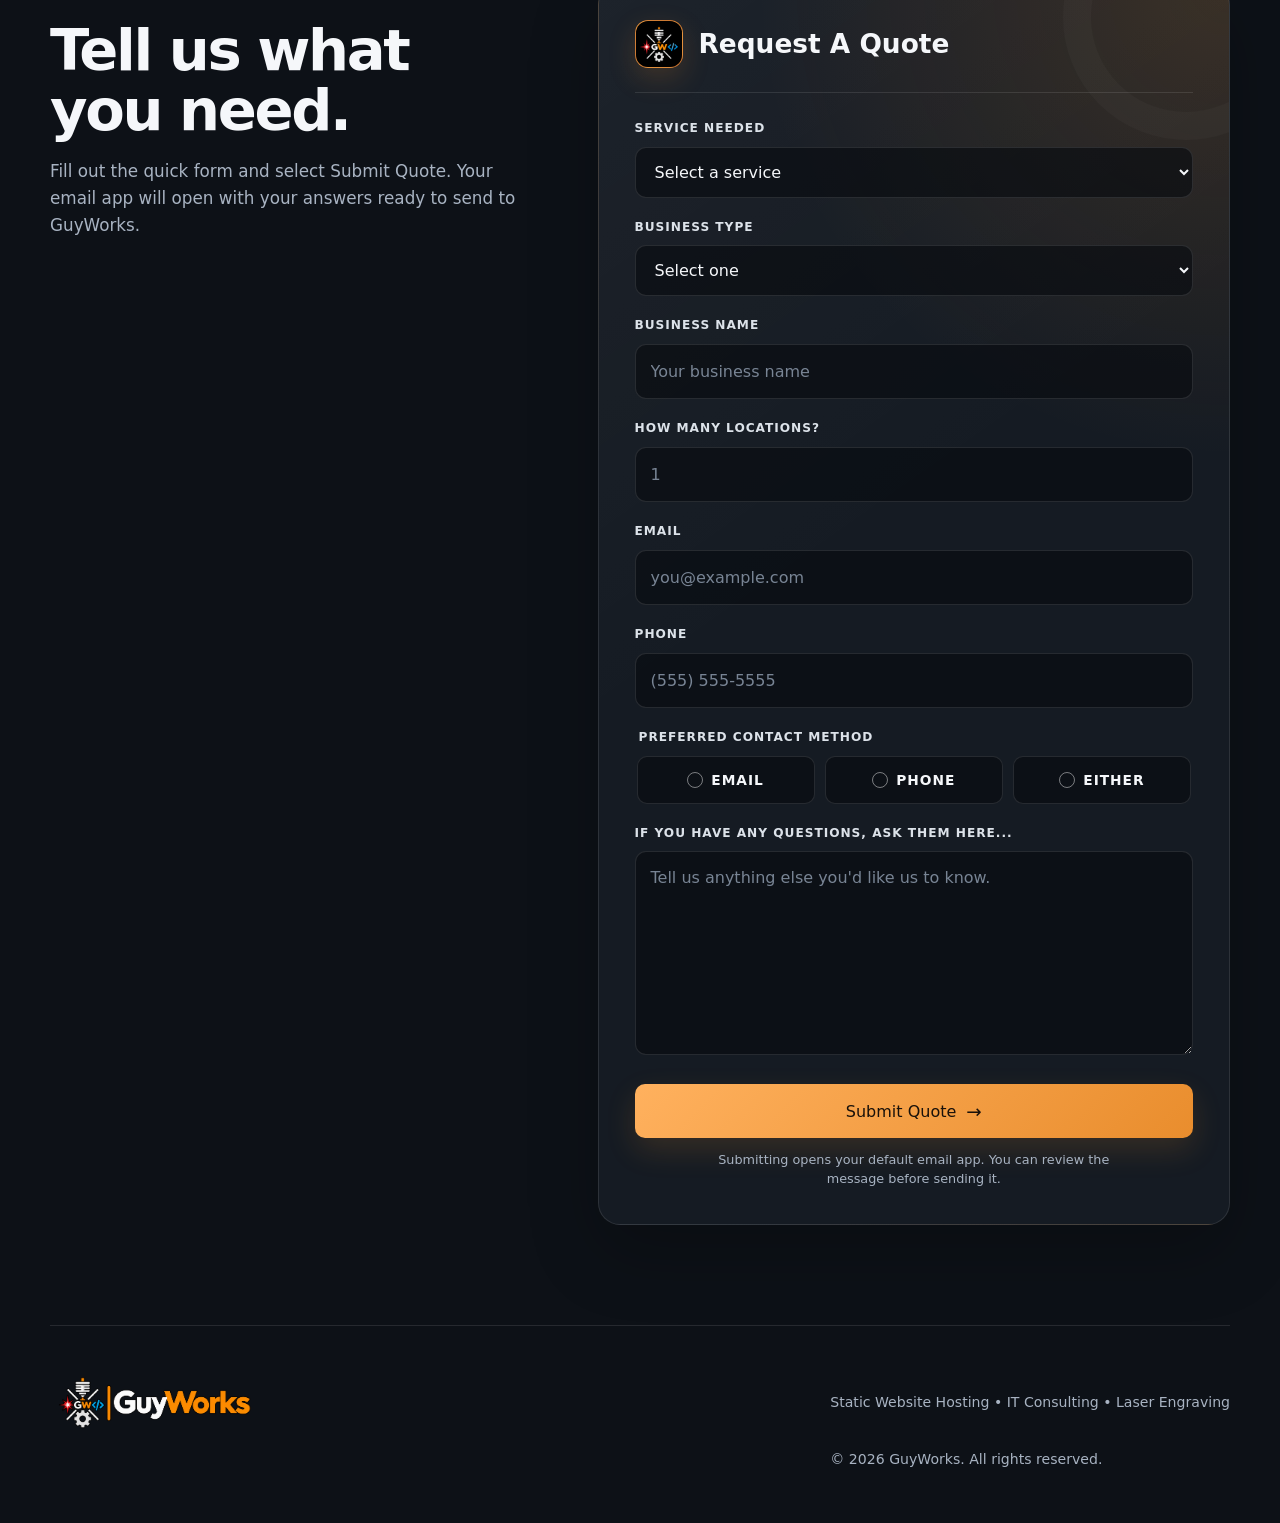
==== commit fdd84746: "Use GuyWorksIcon.png for quote form icon" ====
--- a/index.html
+++ b/index.html
@@ -121,7 +121,7 @@
       </div>
       <div class="contact-card quote-card">
         <div class="quote-card-heading">
-          <span class="quote-icon" aria-hidden="true"><img src="/GuyWorksLogo.png" alt="" class="quote-icon-image"></span>
+          <span class="quote-icon" aria-hidden="true"><img src="/GuyWorksIcon.png" alt="" class="quote-icon-image"></span>
           <h3>Request A Quote</h3>
         </div>
         <form id="quote-form">
--- a/styles.css
+++ b/styles.css
@@ -1122,3 +1122,7 @@
   .site-header > .brand > img.brand-logo { width:170px; max-height:50px; }
   .footer-brand > img.brand-logo { width:180px; max-height:55px; }
 }
+
+/* Preserve the quote icon's original 48px square while showing the GuyWorks emblem. */
+.quote-icon { overflow:hidden; }
+.quote-icon-image { display:block; width:100%; height:100%; object-fit:contain; }
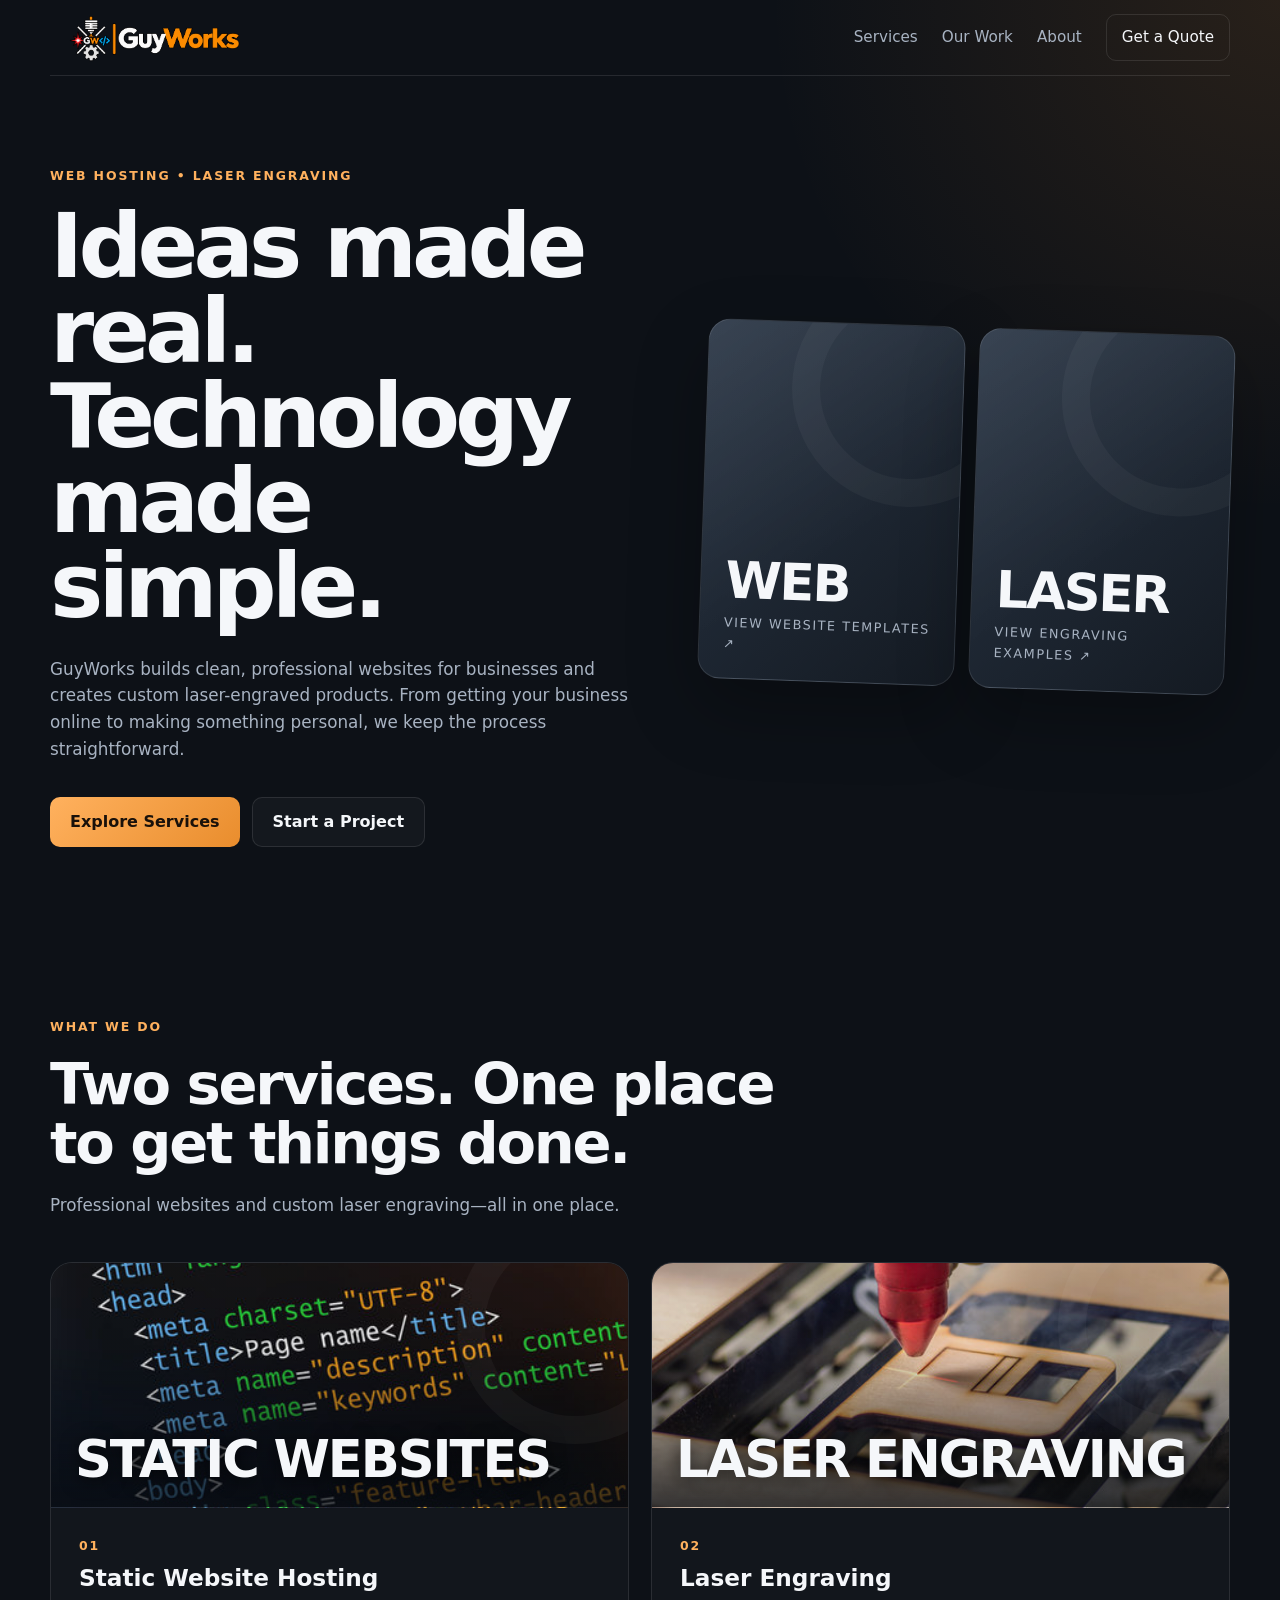
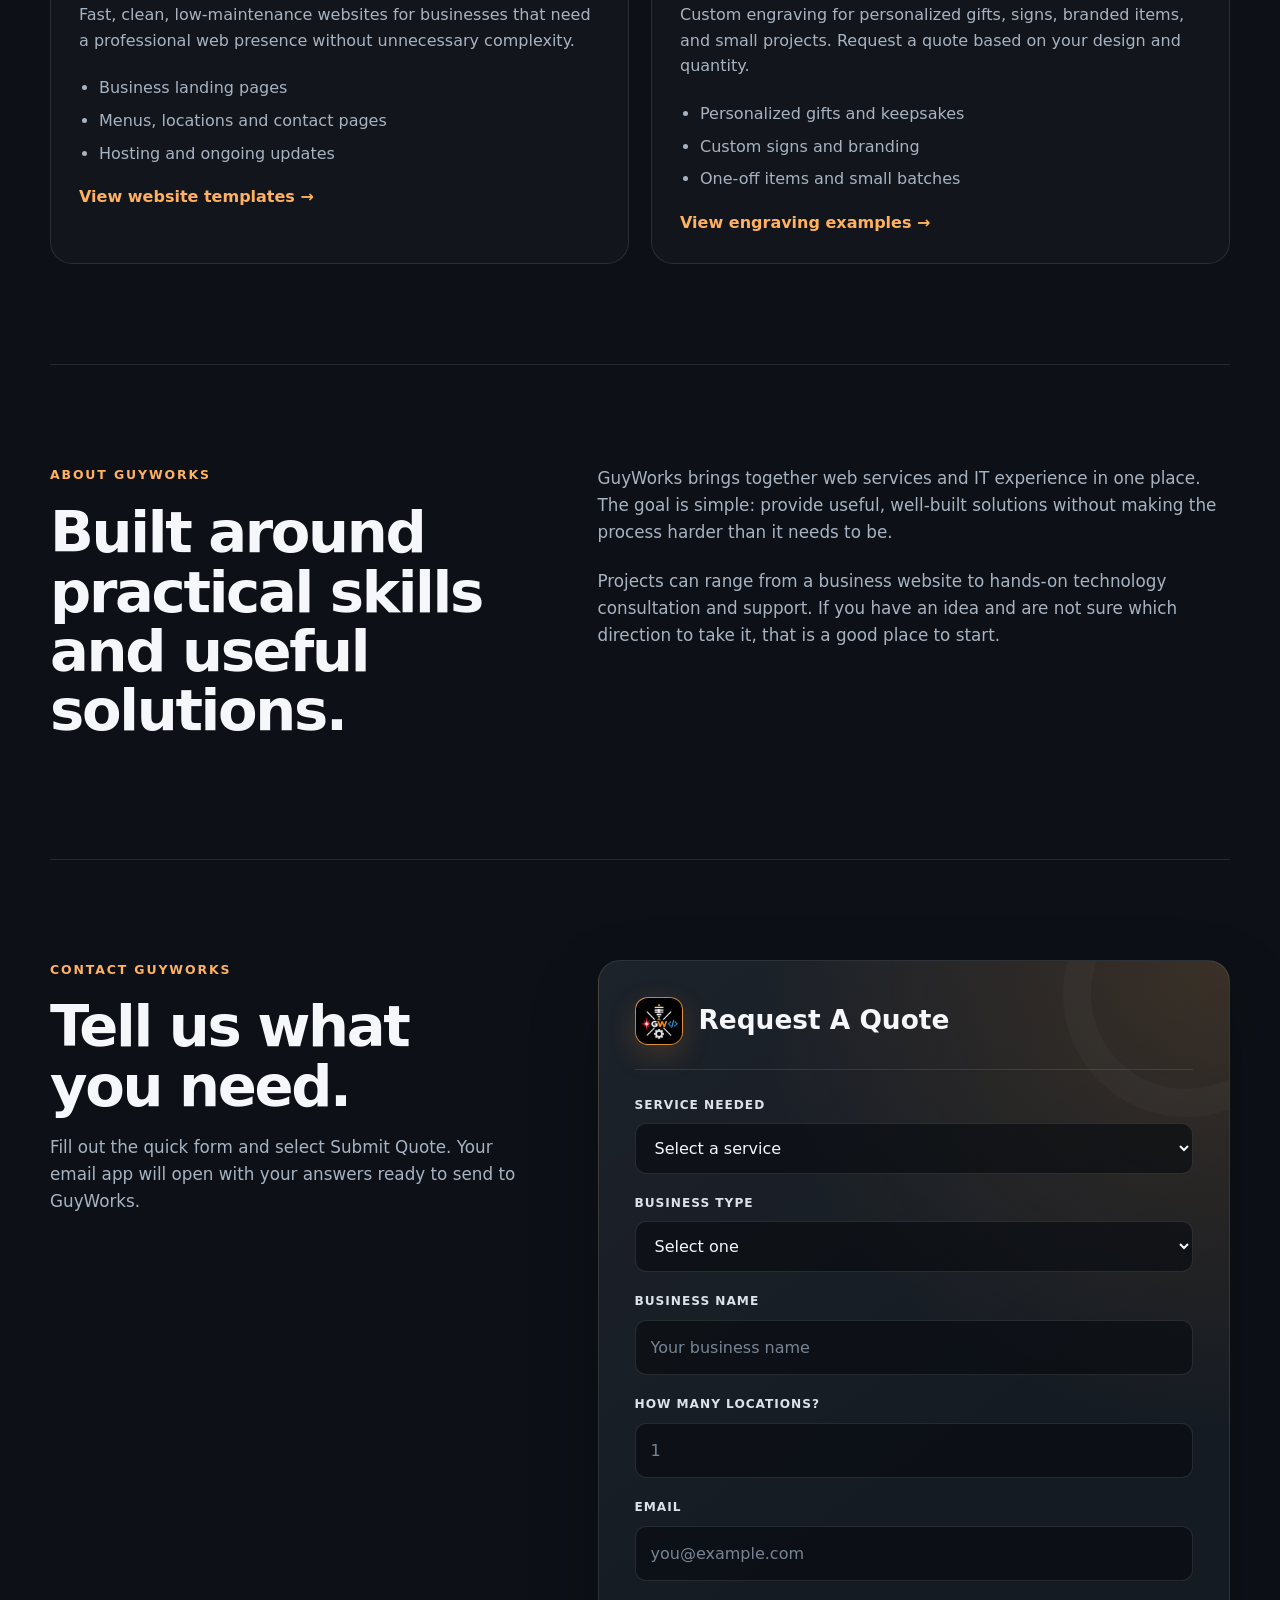
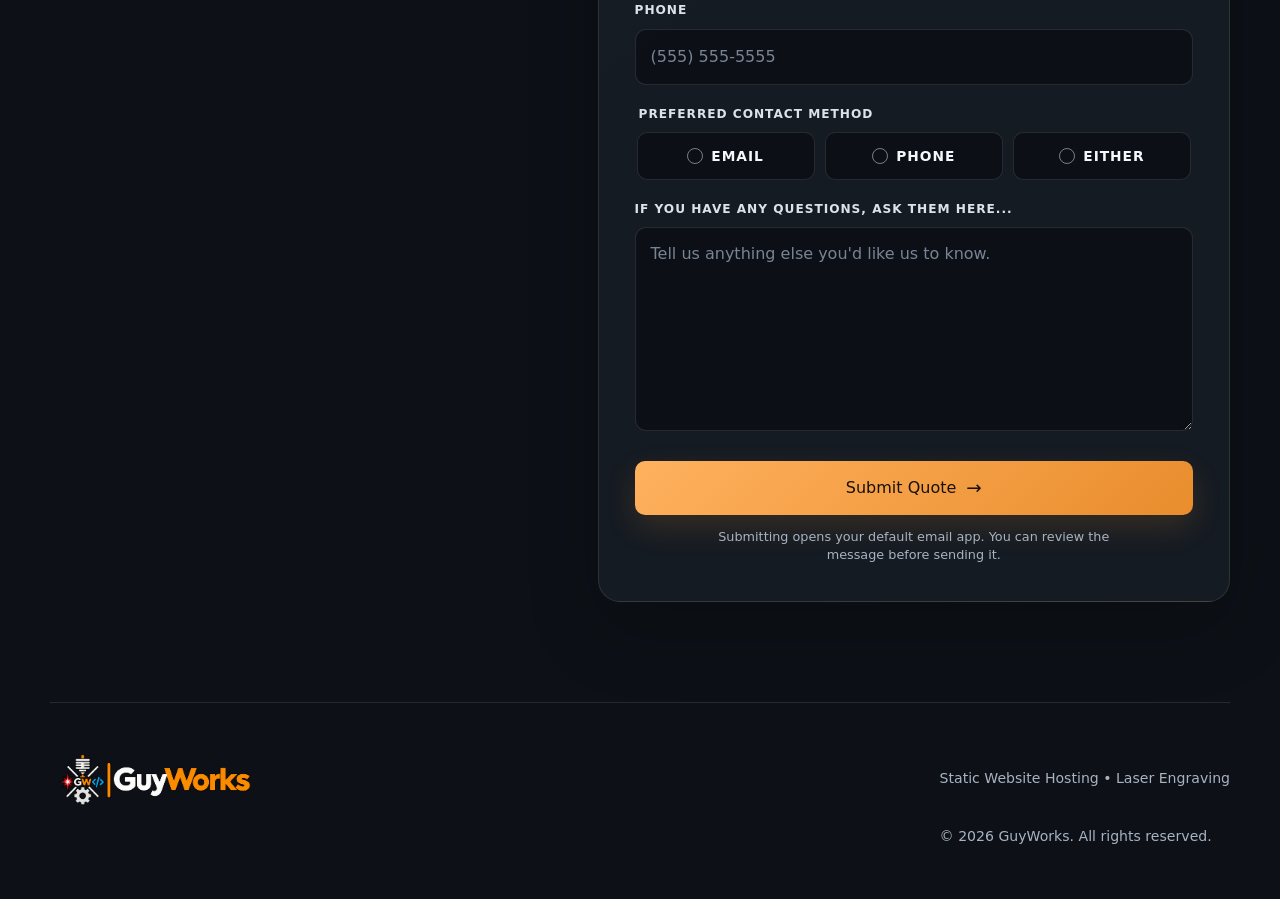
==== commit 4add5d07: "Remove IT consulting from public GuyWorks pages" ====
--- a/index.html
+++ b/index.html
@@ -3,7 +3,7 @@
 <head>
   <meta charset="UTF-8">
   <meta name="viewport" content="width=device-width, initial-scale=1.0">
-  <meta name="description" content="GuyWorks offers static website hosting and IT consulting services.">
+  <meta name="description" content="GuyWorks offers static website hosting and custom laser engraving.">
   <title>GuyWorks | Make. Build. Support.</title>
   <link rel="stylesheet" href="styles.css">
 </head>
@@ -24,11 +24,10 @@
   <main>
     <section class="hero" id="home">
       <div class="hero-copy">
-        <p class="eyebrow">Web hosting • IT services • Laser engraving</p>
+        <p class="eyebrow">Web hosting • Laser engraving</p>
         <h1>Ideas made real.<br>Technology made simple.</h1>
         <p class="hero-text">
-          GuyWorks provides practical technology services for businesses that need a professional web presence and dependable IT support.
-          From fast static websites to hands-on IT consulting, we keep technology straightforward.
+          GuyWorks builds clean, professional websites for businesses and creates custom laser-engraved products. From getting your business online to making something personal, we keep the process straightforward.
         </p>
         <div class="hero-actions">
           <a class="button button-primary" href="#services">Explore Services</a>
@@ -36,9 +35,8 @@
         </div>
       </div>
 
-      <div class="hero-art hero-art-three" aria-label="GuyWorks service preview">
+      <div class="hero-art hero-art-two" aria-label="GuyWorks service preview">
         <a class="hero-panel hero-panel-link" href="web-hosting.html"><span>WEB</span><small>View Website Templates ↗</small></a>
-        <a class="hero-panel hero-panel-link" href="it-consulting.html"><span>IT</span><small>Consulting &amp; Support ↗</small></a>
         <a class="hero-panel hero-panel-link" href="laser-engraving.html"><span>LASER</span><small>View Engraving Examples ↗</small></a>
       </div>
     </section>
@@ -46,8 +44,8 @@
     <section class="section" id="services">
       <div class="section-heading">
         <p class="eyebrow">What we do</p>
-        <h2>Three services. One place to get things done.</h2>
-        <p>Websites, IT consulting, and custom laser engraving—all in one place.</p>
+        <h2>Two services. One place to get things done.</h2>
+        <p>Professional websites and custom laser engraving—all in one place.</p>
       </div>
 
       <div class="service-grid">
@@ -68,26 +66,9 @@
             <a class="service-detail-link" href="web-hosting.html">View website templates →</a>
 </div>
         </article>
-
-        <article class="service-card">
-          <div class="placeholder-image placeholder-it it-photo">
-            <span>IT CONSULTING</span>
-          </div>
-          <div class="service-content">
-            <p class="service-number">02</p>
-            <h3>IT Consulting Services</h3>
-            <p>Practical help with networks, Microsoft 365, computers, small-business infrastructure, troubleshooting, and technology planning.</p>
-            <ul>
-              <li>Small-business IT consulting</li>
-              <li>Microsoft 365 and cloud guidance</li>
-              <li>Network and workstation support</li>
-            </ul>
-            <a class="service-detail-link" href="it-consulting.html">Learn more →</a>
-          </div>
-        </article>
         <article class="service-card">
           <div class="placeholder-image placeholder-laser"><span>LASER ENGRAVING</span></div>
-          <div class="service-content"><p class="service-number">03</p><h3>Laser Engraving</h3>
+          <div class="service-content"><p class="service-number">02</p><h3>Laser Engraving</h3>
             <p>Custom engraving for personalized gifts, signs, branded items, and small projects. Request a quote based on your design and quantity.</p>
             <ul><li>Personalized gifts and keepsakes</li><li>Custom signs and branding</li><li>One-off items and small batches</li></ul>
             <a class="service-detail-link" href="laser-engraving.html">View engraving examples →</a>
@@ -121,12 +102,12 @@
       </div>
       <div class="contact-card quote-card">
         <div class="quote-card-heading">
-          <span class="quote-icon" aria-hidden="true"><img src="/GuyWorksIcon.png" alt="" class="quote-icon-image"></span>
+          <span class="quote-icon" aria-hidden="true"><img src="GuyWorksIcon.png?v=20261105b" alt="" class="quote-icon-image" onerror="this.onerror=null;this.src='https://raw.githubusercontent.com/ThisGuyPrograms/GuyWorks/main/GuyWorksIcon.png'"></span>
           <h3>Request A Quote</h3>
         </div>
         <form id="quote-form">
           <div class="form-field"><label for="service-type">Service Needed</label>
-            <select id="service-type" required><option value="" selected disabled>Select a service</option><option>Static Website Hosting</option><option>IT Consulting</option><option>Laser Engraving</option></select>
+            <select id="service-type" required><option value="" selected disabled>Select a service</option><option>Static Website Hosting</option><option>Laser Engraving</option></select>
           </div>
           <div id="web-package-fields" class="form-field" hidden>
             <label for="web-package">Website Package</label>
@@ -199,7 +180,7 @@
     <div class="brand footer-brand">
       <img class="brand-logo" src="/GuyWorksHorizontalLogo.png?v=20261105" alt="GuyWorks" onerror="this.onerror=null;this.src='/GuyWorksLogo.png'">
     </div>
-    <p>Static Website Hosting • IT Consulting • Laser Engraving</p>
+    <p>Static Website Hosting • Laser Engraving</p>
     <p>&copy; <span id="year"></span> GuyWorks. All rights reserved.</p>
   </footer>
 
